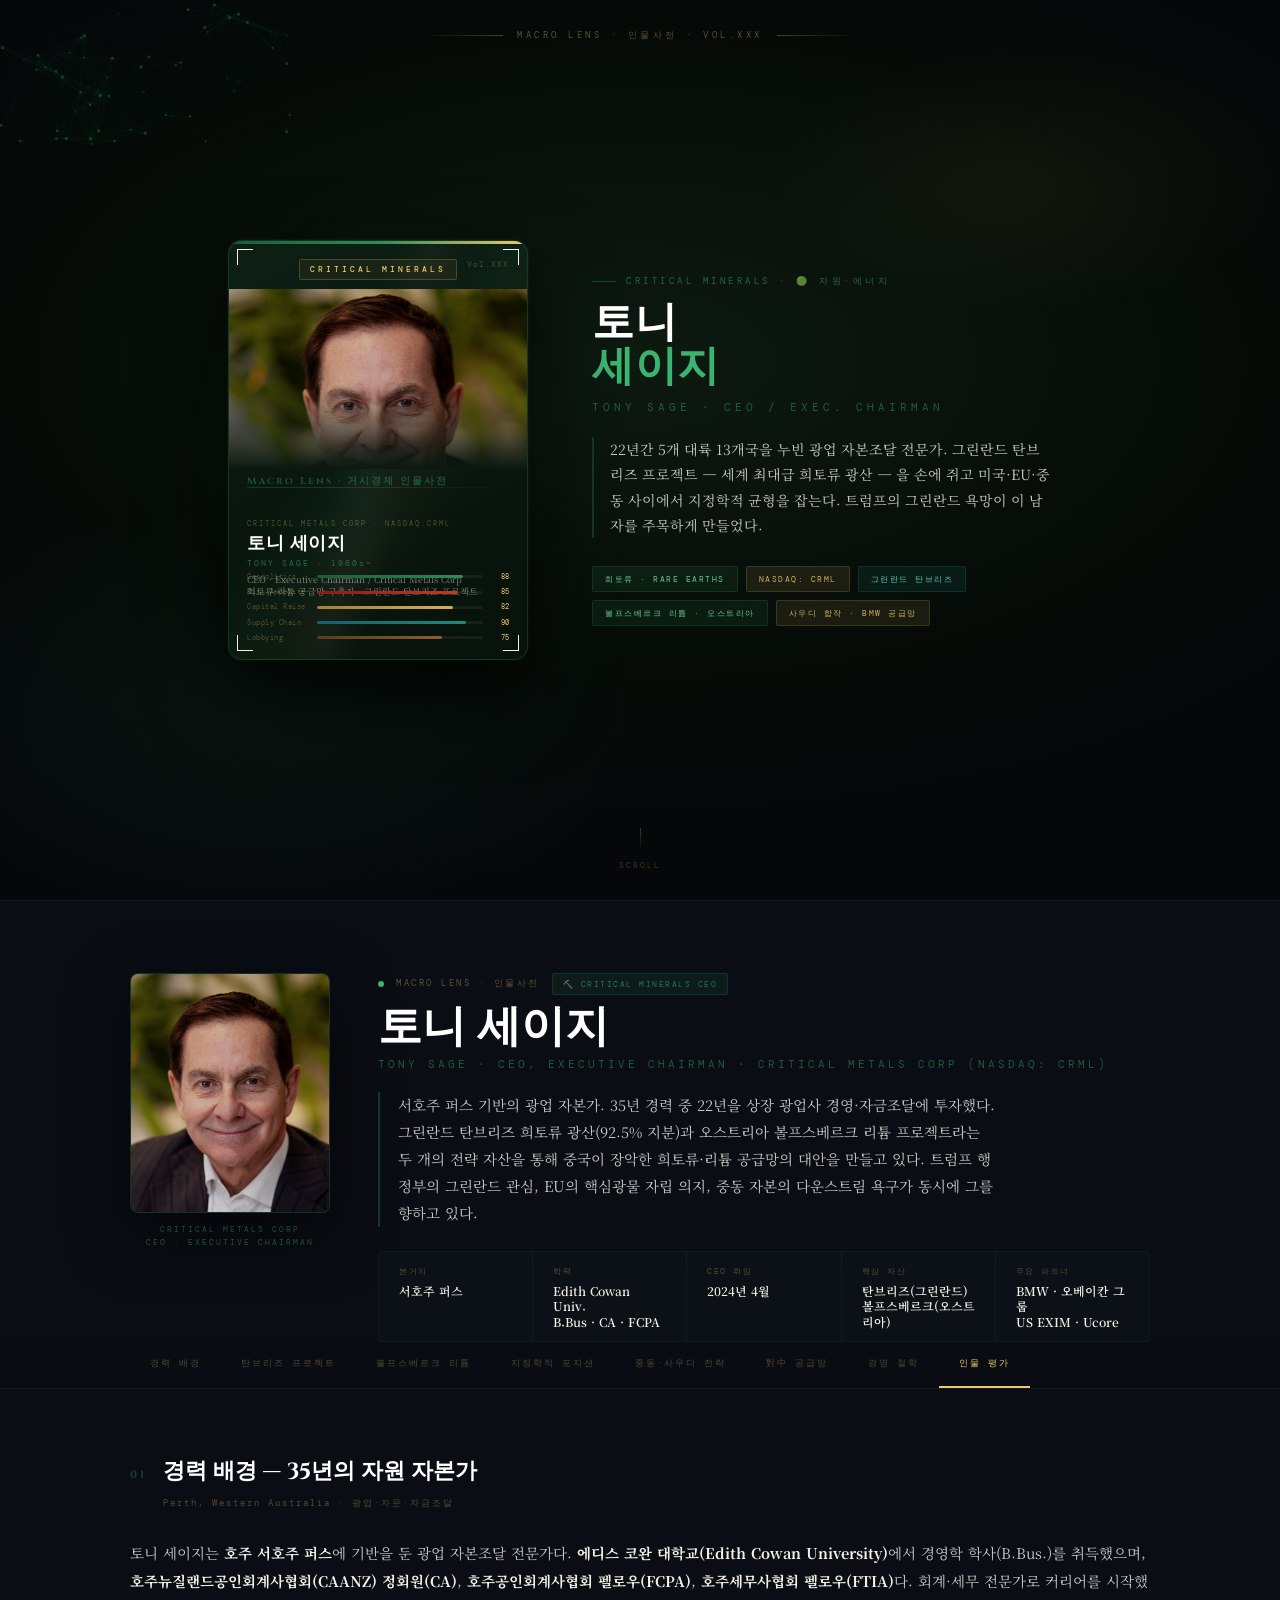
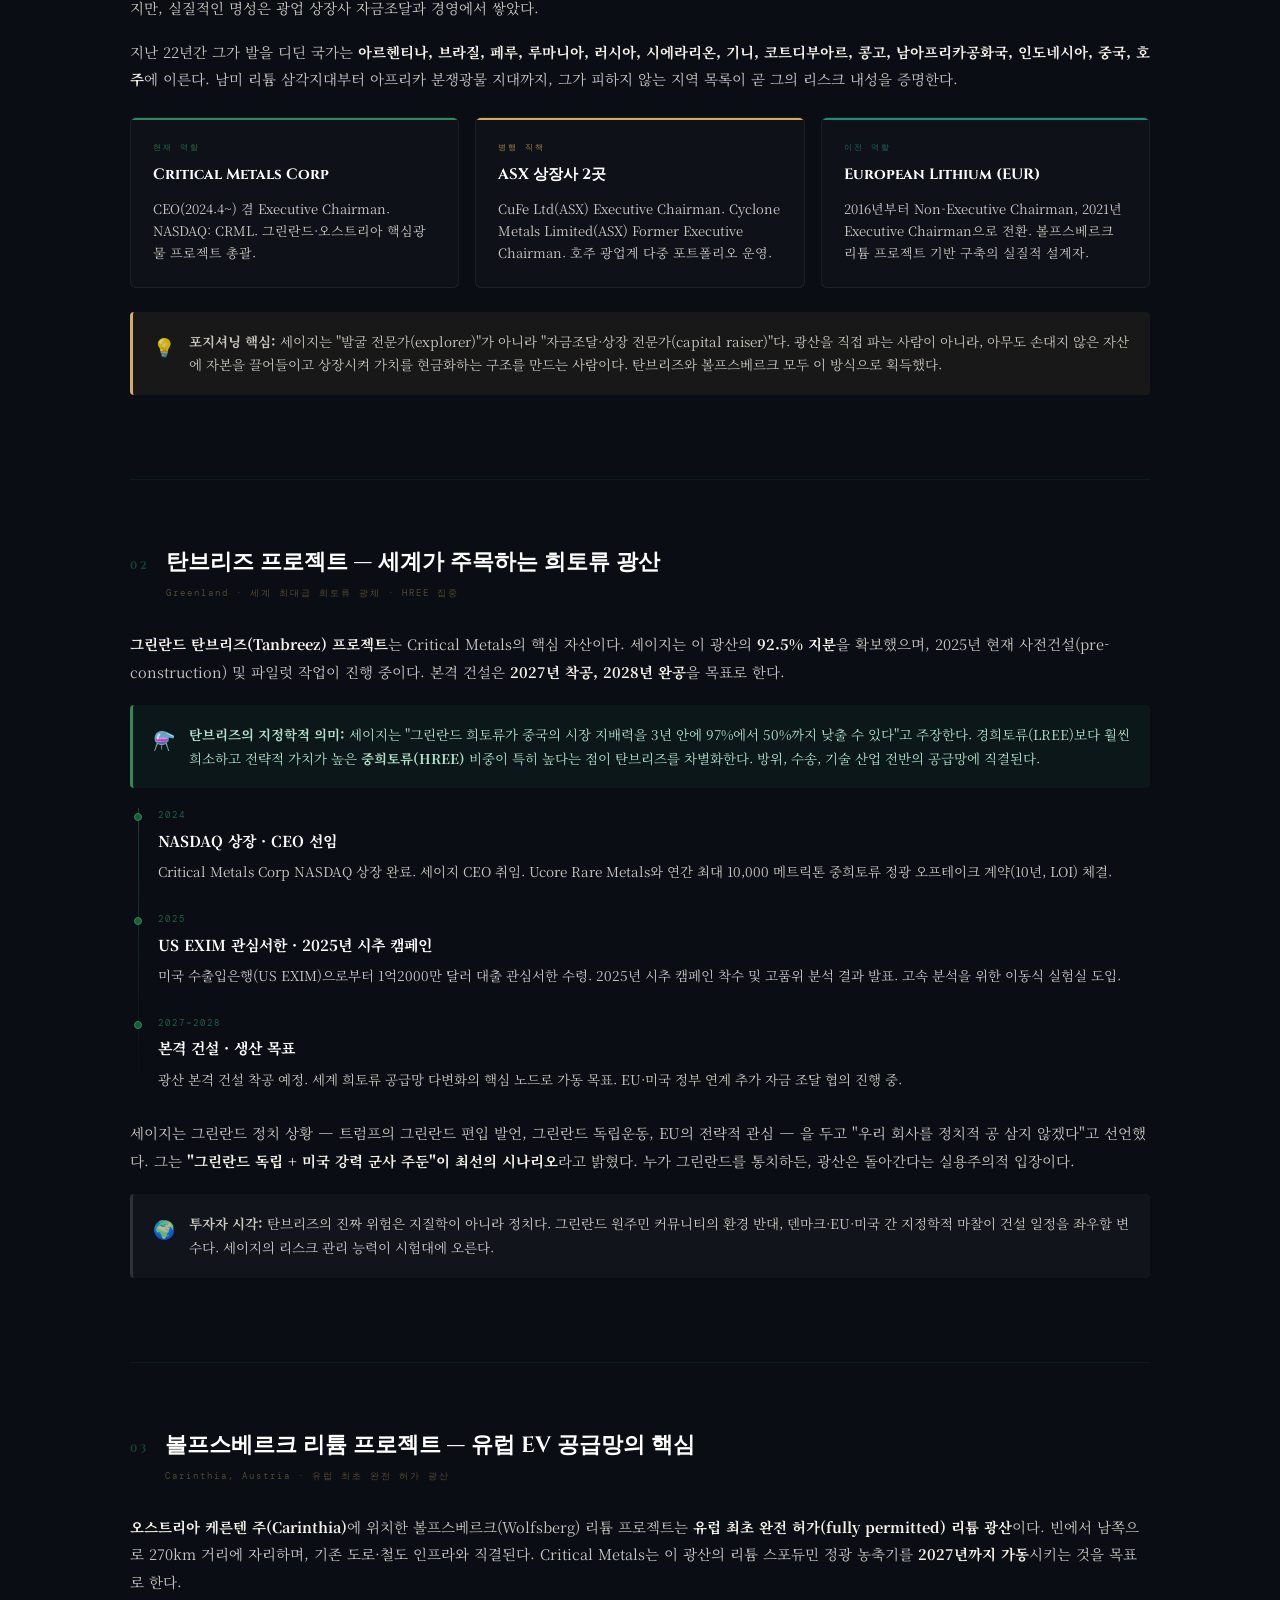
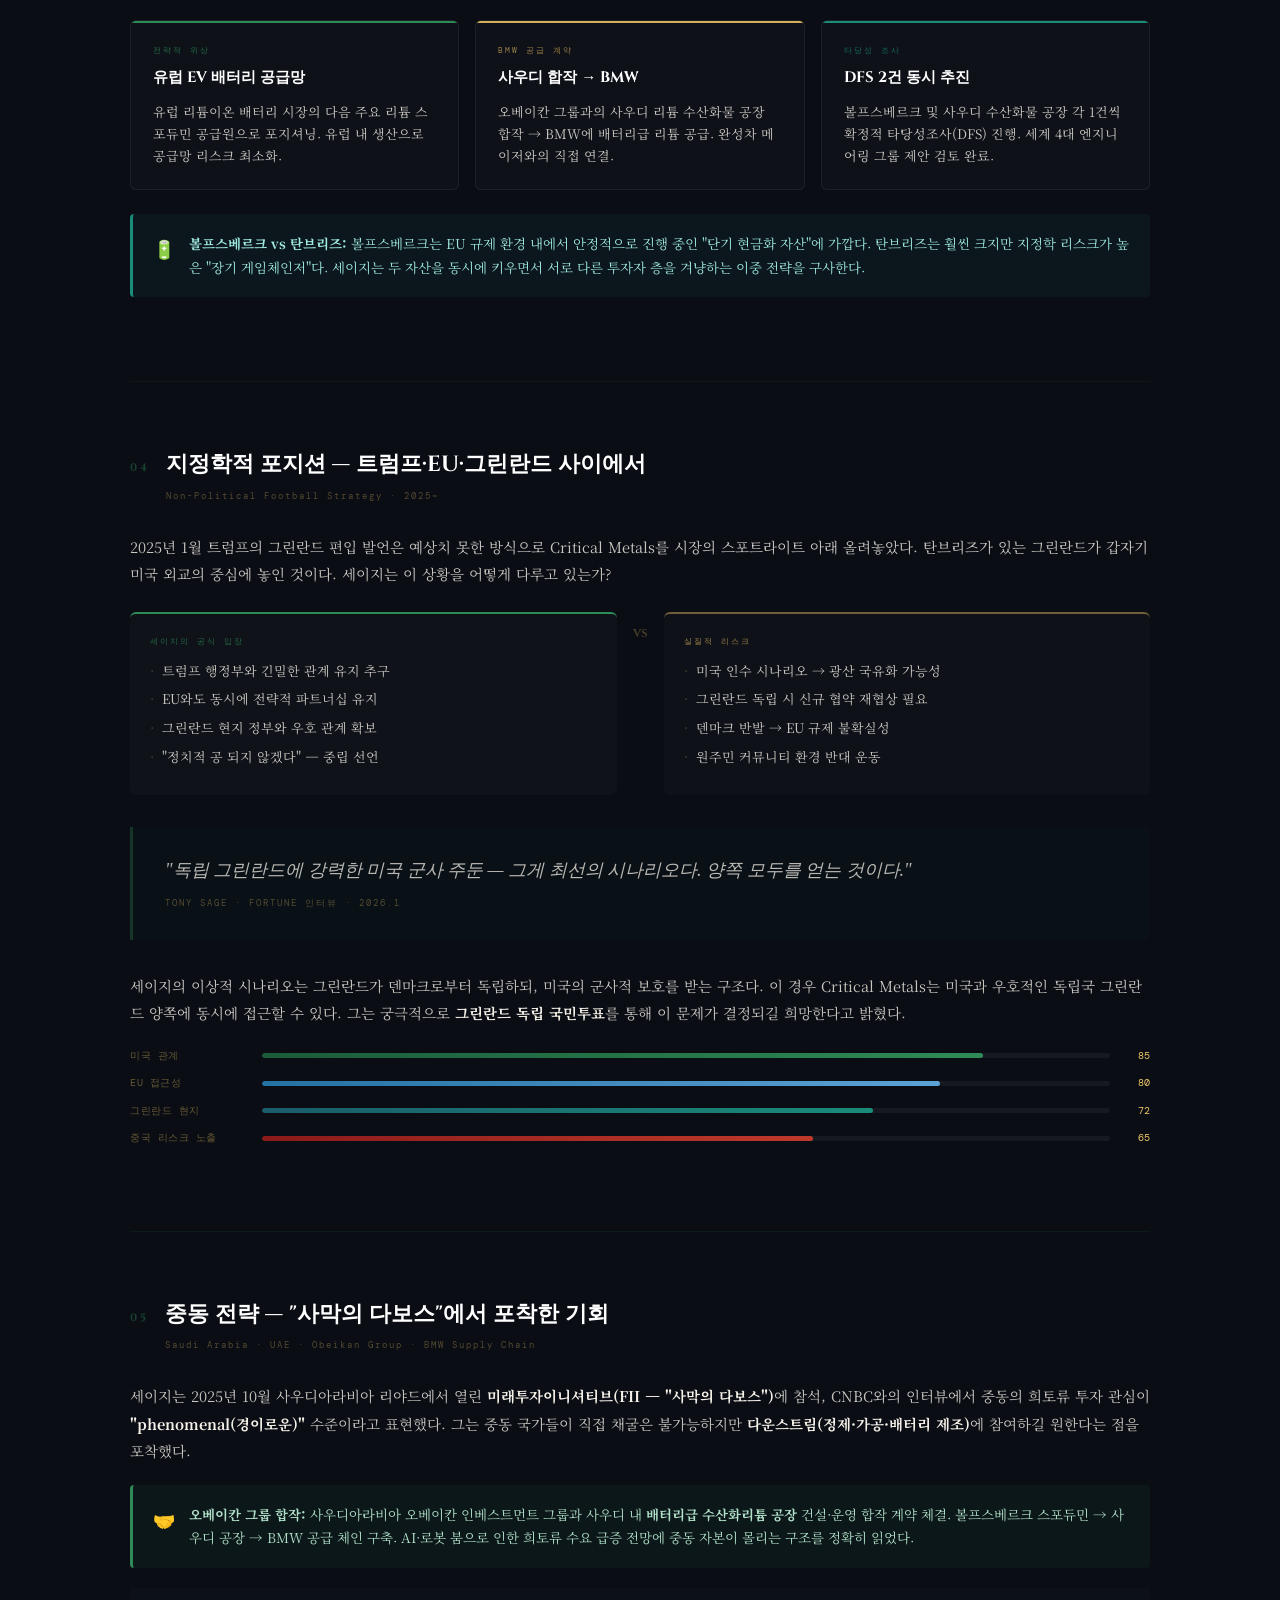
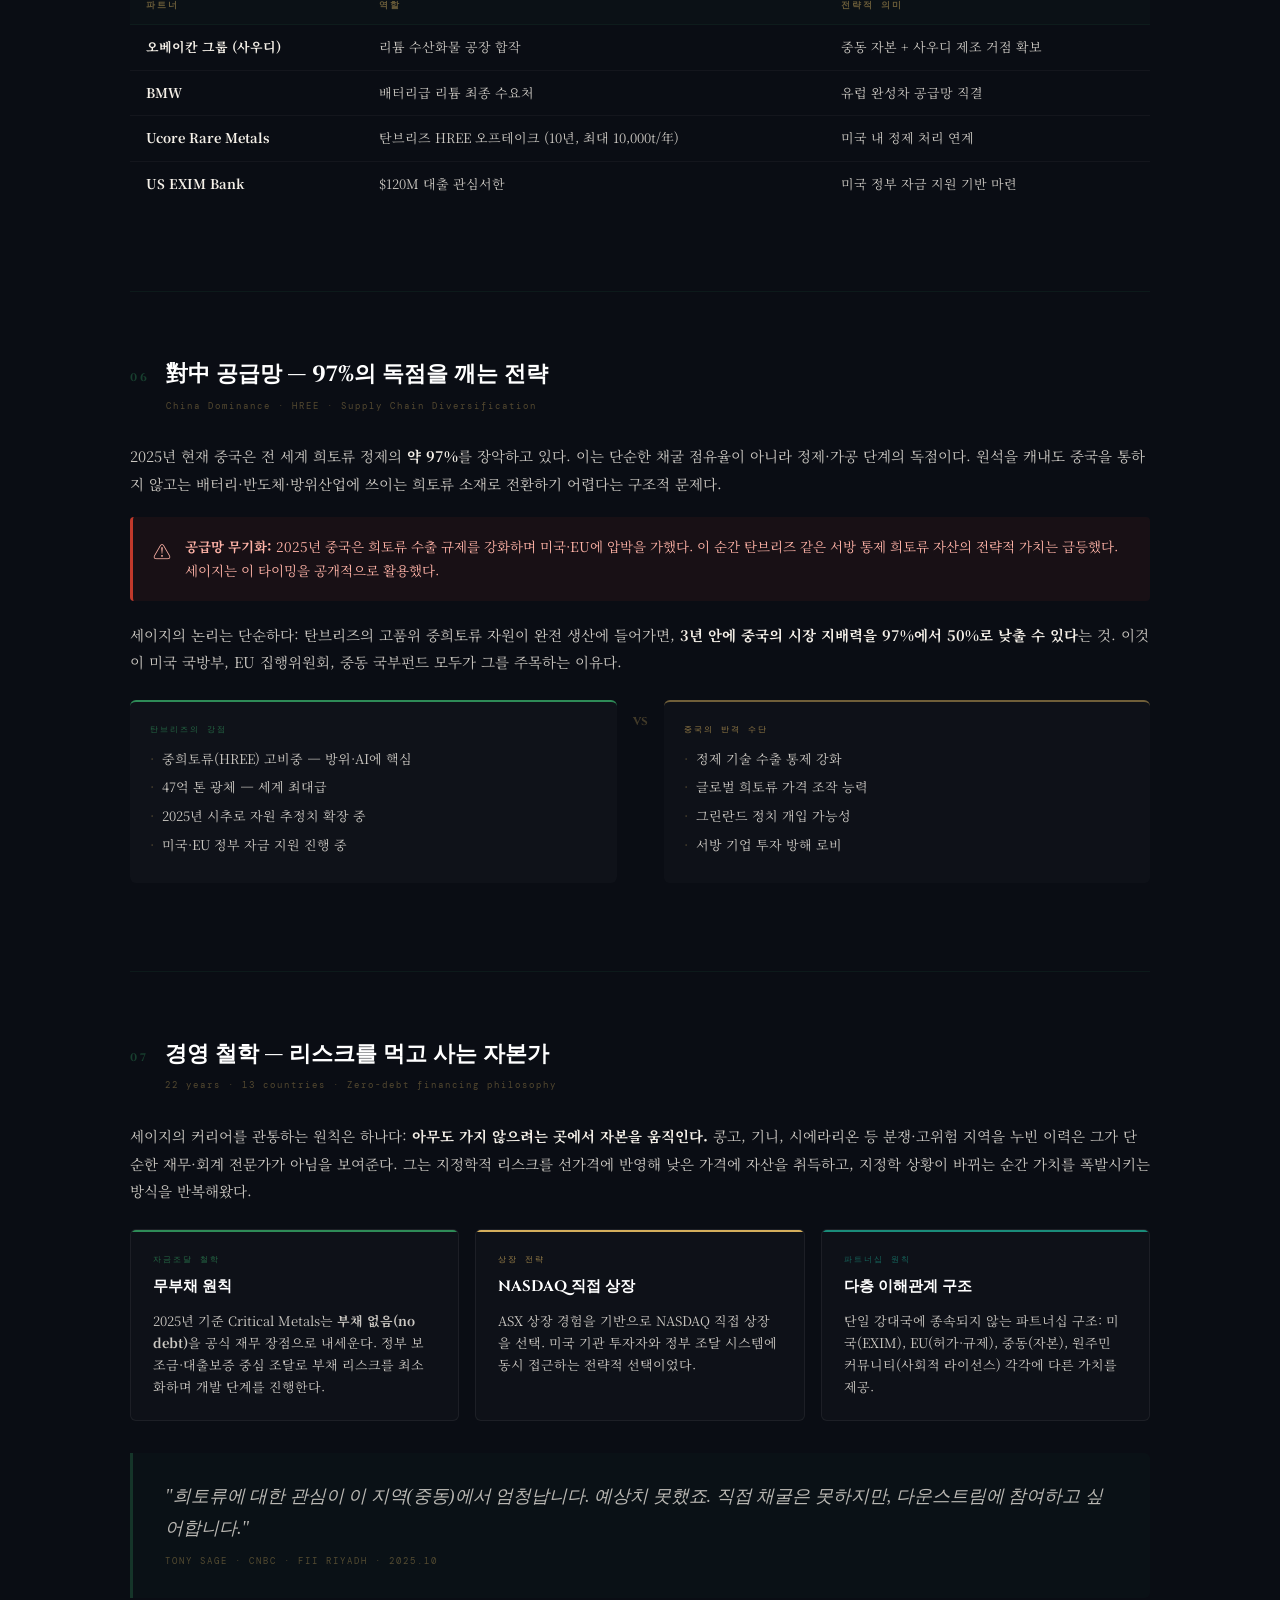
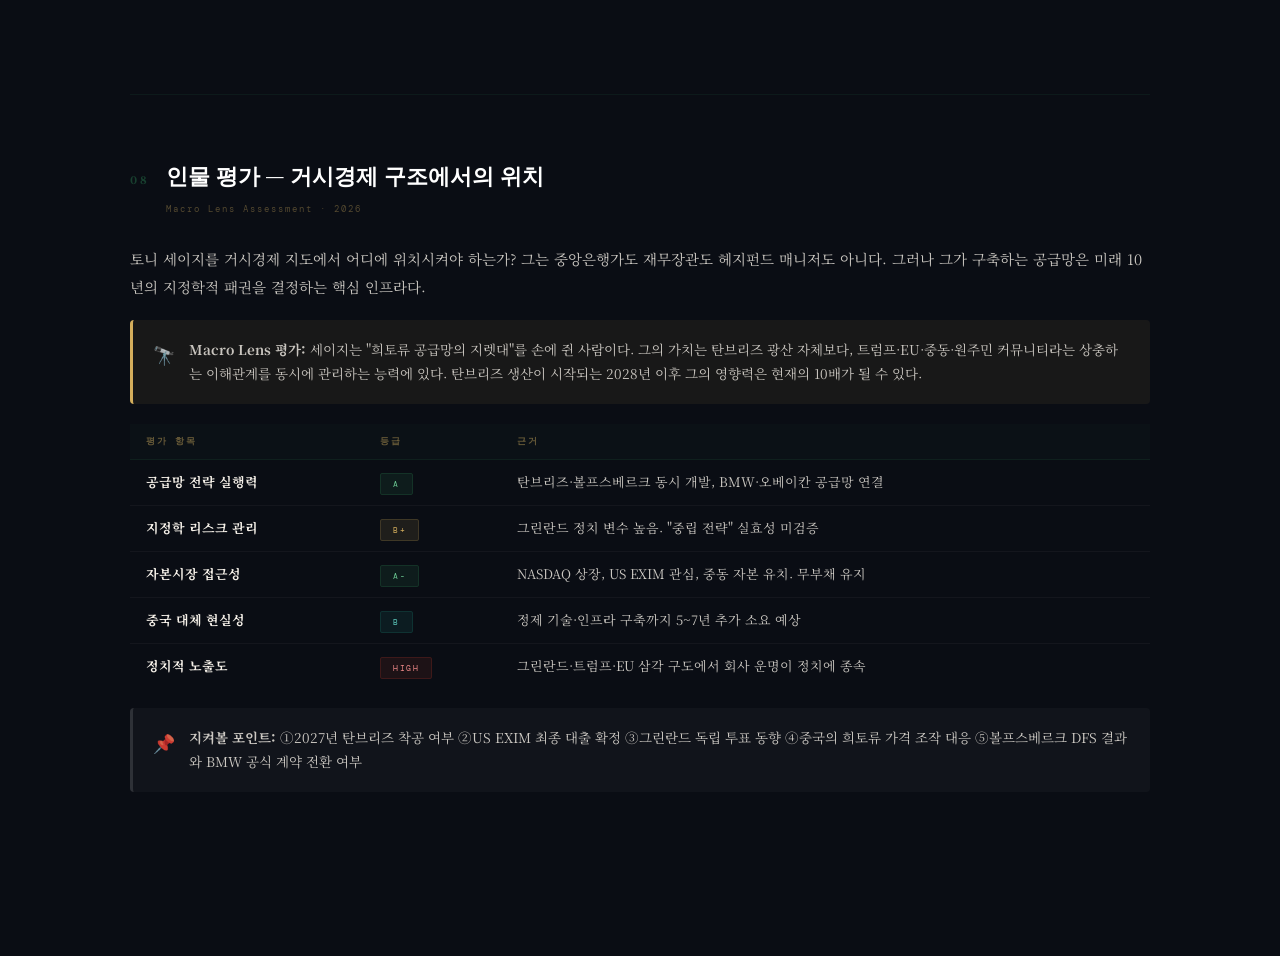
==== index.html @ 660de0cf "Rename tony_sage_vXXX.html to index.html" ====
<!DOCTYPE html>
<html lang="ko">
<head>
<meta charset="UTF-8">
<meta name="viewport" content="width=device-width,initial-scale=1.0">
<title>Macro Lens · 인물사전 · Vol.XXX · Tony Sage</title>
<link rel="preconnect" href="https://fonts.googleapis.com">
<link href="https://fonts.googleapis.com/css2?family=Cinzel:wght@400;600;700;900&family=DM+Mono:wght@300;400;500&family=Noto+Serif+KR:wght@400;600;700&family=IM+Fell+English:ital@0;1&display=swap" rel="stylesheet">
<style>
:root {
  --gold:   #D4AE5C;
  --goldl:  #F0C96A;
  --goldb:  #FFD968;
  --green:  #2E8B57;
  --greenl: #3CB371;
  --greend: #1A5C38;
  --silver: #A8C0D0;
  --ink:    #05070A;
  --ink2:   #0A0D14;
  --ink3:   #0F1420;
  --line:   rgba(196,163,90,.15);
  --text:   #F5F0E8;
  --textd:  rgba(245,240,232,.82);
  --textm:  rgba(245,240,232,.55);
  --red:    #C0392B;
  --blue:   #2471A3;
  --teal:   #1A8C7A;
}
*,*::before,*::after{box-sizing:border-box;margin:0;padding:0;}
html{scroll-behavior:smooth;}
body{
  background:var(--ink);
  color:var(--text);
  font-family:'Noto Serif KR',serif;
  line-height:1.75;
  overflow-x:hidden;
}

/* ══ HERO ══════════════════════════════════════════════════ */
#hero{
  position:relative;min-height:100vh;
  display:flex;align-items:center;justify-content:center;
  background:radial-gradient(ellipse 80% 60% at 50% 40%, #0D1A10 0%, #050A07 60%, var(--ink) 100%);
  overflow:hidden;
}
#hero::before{
  content:'';position:absolute;inset:0;
  background:
    radial-gradient(ellipse 50% 40% at 20% 80%, rgba(46,139,87,.08) 0%, transparent 60%),
    radial-gradient(ellipse 40% 30% at 80% 20%, rgba(212,174,92,.06) 0%, transparent 50%);
}
canvas#particles{position:absolute;inset:0;pointer-events:none;}

.hero-brand{
  position:absolute;top:28px;left:0;right:0;
  display:flex;align-items:center;justify-content:center;gap:14px;
}
.hb-line{height:1px;width:80px;background:linear-gradient(to right,transparent,rgba(196,163,90,.35));}
.hb-line.r{background:linear-gradient(to left,transparent,rgba(196,163,90,.35));}
.hb-text{font-family:'DM Mono',monospace;font-size:9px;letter-spacing:3.5px;color:rgba(196,163,90,.45);text-transform:uppercase;}

/* 3D card stage */
.card-stage{
  perspective:1200px;
  width:300px;height:420px;
  position:relative;
  margin-right:64px;
}
.card-glow{
  position:absolute;inset:-40px;
  background:radial-gradient(ellipse, rgba(46,139,87,.22) 0%, transparent 70%);
  pointer-events:none;
  animation:glow-pulse 4s ease-in-out infinite;
}
@keyframes glow-pulse{0%,100%{opacity:.6;transform:scale(1);}50%{opacity:1;transform:scale(1.08);}}
.card-3d{
  width:100%;height:100%;
  transform-style:preserve-3d;
  transition:transform .8s cubic-bezier(.22,.82,.32,1);
  cursor:pointer;
  position:relative;
}
.card-3d:hover{transform:rotateY(180deg);}

.card-front,.card-back{
  position:absolute;inset:0;
  backface-visibility:hidden;
  border-radius:14px;
  overflow:hidden;
}

/* ── FRONT ── */
.card-front{
  background:linear-gradient(155deg, #0D1F14 0%, #0A1810 40%, #06120A 100%);
  border:1px solid rgba(46,139,87,.25);
  box-shadow:0 30px 80px rgba(0,0,0,.8), 0 0 0 1px rgba(46,139,87,.1), inset 0 1px 0 rgba(255,255,255,.04);
}
.holo{
  position:absolute;inset:0;
  background:linear-gradient(125deg,transparent 40%,rgba(46,139,87,.06) 50%,rgba(212,174,92,.04) 60%,transparent 70%);
  animation:holo-shift 6s linear infinite;pointer-events:none;
}
@keyframes holo-shift{0%{background-position:0% 50%;}100%{background-position:200% 50%;}}
.shimmer{
  position:absolute;inset:0;
  background:linear-gradient(105deg,transparent 40%,rgba(255,255,255,.03) 50%,transparent 60%);
  animation:shimmer 3s ease-in-out infinite;pointer-events:none;
}
@keyframes shimmer{0%,100%{transform:translateX(-100%);}50%{transform:translateX(100%);}}
.rarity-bar{
  position:absolute;top:0;left:0;right:0;height:3px;
  background:linear-gradient(90deg,var(--greend),var(--green),var(--goldl),var(--green),var(--greend));
  background-size:200%;
  animation:rarity-flow 4s linear infinite;
}
@keyframes rarity-flow{0%{background-position:0%;}100%{background-position:200%;}}
.corner{position:absolute;width:16px;height:16px;border-color:rgba(46,139,87,.5);}
.corner.tl{top:8px;left:8px;border-top:1px solid;border-left:1px solid;}
.corner.tr{top:8px;right:8px;border-top:1px solid;border-right:1px solid;}
.corner.bl{bottom:8px;left:8px;border-bottom:1px solid;border-left:1px solid;}
.corner.br{bottom:8px;right:8px;border-bottom:1px solid;border-right:1px solid;}

.c-badge{
  position:absolute;top:18px;left:50%;transform:translateX(-50%);
  font-family:'DM Mono',monospace;font-size:7.5px;letter-spacing:3px;font-weight:500;
  color:var(--goldl);text-transform:uppercase;
  border:1px solid rgba(212,174,92,.25);border-radius:2px;padding:3px 10px;
  background:rgba(212,174,92,.06);white-space:nowrap;
}
.c-series{
  position:absolute;top:16px;right:18px;
  font-family:'DM Mono',monospace;font-size:8px;color:rgba(196,163,90,.35);letter-spacing:1px;
}
.c-portrait{
  position:absolute;top:48px;left:0;right:0;height:180px;
  overflow:hidden;
}
.p-grid{
  position:absolute;inset:0;
  background:repeating-linear-gradient(0deg,transparent,transparent 19px,rgba(46,139,87,.04) 19px,rgba(46,139,87,.04) 20px),
             repeating-linear-gradient(90deg,transparent,transparent 19px,rgba(46,139,87,.04) 19px,rgba(46,139,87,.04) 20px);
}
.p-glow{
  position:absolute;bottom:0;left:0;right:0;height:80px;
  background:linear-gradient(to top,#0A1810,transparent);z-index:2;
}
.p-photo-wrap{
  position:absolute;inset:0;display:flex;align-items:center;justify-content:center;overflow:hidden;
}
.p-photo-wrap img{width:100%;height:100%;object-fit:cover;object-position:center 10%;
  filter:grayscale(20%) contrast(1.08) brightness(.78);}
.p-art{
  font-size:72px;line-height:1;
  filter:drop-shadow(0 0 20px rgba(46,139,87,.4));
  animation:art-float 4s ease-in-out infinite;
}
@keyframes art-float{0%,100%{transform:translateY(0);}50%{transform:translateY(-8px);}}

.c-num{
  position:absolute;top:232px;left:18px;
  font-family:'Cinzel',serif;font-size:10px;font-weight:700;
  color:rgba(46,139,87,.5);letter-spacing:2px;
}
.c-divider{position:absolute;top:246px;left:18px;right:18px;height:1px;background:linear-gradient(to right,rgba(46,139,87,.3),rgba(212,174,92,.15),transparent);}
.c-info{
  position:absolute;bottom:60px;left:18px;right:18px;
}
.c-vol{font-family:'DM Mono',monospace;font-size:7px;letter-spacing:2px;color:rgba(196,163,90,.4);text-transform:uppercase;margin-bottom:4px;}
.c-name{font-family:'Cinzel',serif;font-size:18px;font-weight:900;color:#FFF;letter-spacing:.5px;line-height:1.1;margin-bottom:2px;}
.c-name-en{font-family:'DM Mono',monospace;font-size:8px;color:rgba(46,139,87,.7);letter-spacing:2px;}
.c-role{font-size:9px;color:rgba(245,240,232,.5);margin-top:4px;line-height:1.4;}

/* stats */
.c-stats{position:absolute;bottom:12px;left:18px;right:18px;}
.stat-row{display:flex;align-items:center;gap:6px;margin-bottom:3px;}
.stat-lbl{font-family:'DM Mono',monospace;font-size:7px;color:rgba(196,163,90,.4);width:64px;flex-shrink:0;letter-spacing:.5px;}
.stat-track{flex:1;height:3px;background:rgba(255,255,255,.06);border-radius:2px;overflow:hidden;}
.stat-fill{height:100%;border-radius:2px;background:linear-gradient(90deg,var(--greend),var(--greenl));}
.sf-geo{background:linear-gradient(90deg,#1A5C38,#2E8B57);}
.sf-risk{background:linear-gradient(90deg,#8B1A1A,#C0392B);}
.sf-capital{background:linear-gradient(90deg,#A87D34,var(--gold));}
.sf-geo2{background:linear-gradient(90deg,#1A5C6A,#1A8C7A);}
.sf-lobby{background:linear-gradient(90deg,#5C3A1A,#8B5E2A);}
.stat-num{font-family:'DM Mono',monospace;font-size:7px;color:var(--goldl);width:20px;text-align:right;}

/* ── BACK ── */
.card-back{
  transform:rotateY(180deg);
  background:linear-gradient(155deg,#0A1810 0%,#060D08 100%);
  border:1px solid rgba(46,139,87,.2);
  display:flex;flex-direction:column;align-items:center;justify-content:center;
  padding:24px;gap:16px;
}
.cb-logo{font-family:'Cinzel',serif;font-size:22px;font-weight:900;color:var(--goldl);letter-spacing:3px;}
.cb-sub{font-family:'DM Mono',monospace;font-size:8px;letter-spacing:3px;color:rgba(196,163,90,.4);text-transform:uppercase;}
.cb-divider{width:60px;height:1px;background:linear-gradient(to right,transparent,rgba(196,163,90,.3),transparent);}
.cb-quote{
  font-family:'IM Fell English',serif;font-style:italic;font-size:11.5px;
  color:rgba(245,240,232,.6);text-align:center;line-height:1.7;max-width:220px;
}
.cb-qmark{font-size:24px;color:rgba(46,139,87,.3);font-family:'Cinzel',serif;}
.cb-meta{text-align:center;}
.cb-vol{font-family:'DM Mono',monospace;font-size:9px;color:rgba(46,139,87,.6);letter-spacing:2px;}
.cb-name{font-family:'Cinzel',serif;font-size:14px;font-weight:700;color:rgba(245,240,232,.7);margin-top:4px;}
.cb-qr{
  width:52px;height:52px;border:1px solid rgba(46,139,87,.25);border-radius:4px;
  display:flex;align-items:center;justify-content:center;
  font-size:28px;background:rgba(46,139,87,.05);
}

/* ── HERO TEXT ── */
.hero-text{max-width:460px;}
.ht-eyebrow{
  font-family:'DM Mono',monospace;font-size:9px;letter-spacing:3.5px;
  color:rgba(46,139,87,.7);text-transform:uppercase;margin-bottom:12px;
  display:flex;align-items:center;gap:10px;
}
.ht-eyebrow::before{content:'';width:24px;height:1px;background:rgba(46,139,87,.4);}
.ht-title{
  font-family:'Cinzel',serif;font-size:42px;font-weight:900;
  color:#FFF;line-height:1.05;letter-spacing:.5px;margin-bottom:8px;
}
.ht-title em{color:var(--greenl);font-style:normal;}
.ht-en{
  font-family:'DM Mono',monospace;font-size:11px;letter-spacing:4px;
  color:rgba(46,139,87,.6);text-transform:uppercase;margin-bottom:20px;
}
.ht-desc{
  font-size:14px;color:var(--textd);line-height:1.8;margin-bottom:28px;
  border-left:2px solid rgba(46,139,87,.3);padding-left:16px;
}
.ht-tags{display:flex;flex-wrap:wrap;gap:8px;}
.tag{
  font-family:'DM Mono',monospace;font-size:8px;letter-spacing:1.5px;
  padding:5px 12px;border-radius:2px;text-transform:uppercase;
}
.tag-green{background:rgba(46,139,87,.12);color:#6BC892;border:1px solid rgba(46,139,87,.2);}
.tag-gold{background:rgba(212,174,92,.1);color:#D4AE5C;border:1px solid rgba(212,174,92,.18);}
.tag-red{background:rgba(192,57,43,.1);color:#E88;border:1px solid rgba(192,57,43,.2);}
.tag-teal{background:rgba(26,140,122,.12);color:#5BC8BB;border:1px solid rgba(26,140,122,.2);}

.scroll-hint{
  position:absolute;bottom:28px;left:50%;transform:translateX(-50%);
  display:flex;flex-direction:column;align-items:center;gap:6px;
  font-family:'DM Mono',monospace;font-size:8px;letter-spacing:2px;
  color:rgba(196,163,90,.3);text-transform:uppercase;
  animation:scroll-fade 2s ease-in-out infinite;
}
@keyframes scroll-fade{0%,100%{opacity:.3;}50%{opacity:.7;}}
.scroll-arrow{width:1px;height:24px;background:linear-gradient(to bottom,rgba(196,163,90,.3),transparent);}

@media(max-width:860px){
  #hero{flex-direction:column;gap:48px;padding:90px 24px 60px;}
  .card-stage{margin-right:0;}
  .ht-title{font-size:32px;}
}

/* ══ PROFILE ════════════════════════════════════════════════ */
#profile{
  background:var(--ink2);
  border-top:1px solid rgba(46,139,87,.12);
}
.profile-header{
  max-width:1100px;margin:0 auto;
  padding:72px 40px 0;
}
.ph-inner{display:flex;gap:48px;align-items:flex-start;}
.ph-portrait{flex-shrink:0;width:200px;}
.portrait-box{
  width:200px;height:240px;border-radius:8px;overflow:hidden;
  border:1px solid rgba(46,139,87,.2);
  background:linear-gradient(145deg,#0D1F14,#0A1810);
  display:flex;align-items:center;justify-content:center;
  font-size:72px;
  box-shadow:0 20px 60px rgba(0,0,0,.6);
}
.portrait-lbl{
  margin-top:10px;
  font-family:'DM Mono',monospace;font-size:8px;letter-spacing:2px;
  color:rgba(46,139,87,.55);text-align:center;text-transform:uppercase;line-height:1.6;
}
.ph-content{flex:1;}
.brand-row{display:flex;align-items:center;gap:12px;margin-bottom:10px;}
.brand-dot{width:6px;height:6px;border-radius:50%;background:var(--greenl);}
.brand-nm{font-family:'DM Mono',monospace;font-size:9px;letter-spacing:2.5px;color:rgba(196,163,90,.45);text-transform:uppercase;}
.series-badge{
  font-family:'DM Mono',monospace;font-size:8px;letter-spacing:1.5px;
  background:rgba(46,139,87,.12);border:1px solid rgba(46,139,87,.22);
  color:rgba(46,139,87,.8);padding:3px 10px;border-radius:2px;text-transform:uppercase;
}
.ph-title{
  font-family:'Cinzel',serif;font-size:44px;font-weight:900;
  color:#FFF;line-height:1.05;margin-bottom:4px;
}
.name-en{
  display:block;
  font-family:'DM Mono',monospace;font-size:11px;letter-spacing:3px;
  color:rgba(46,139,87,.6);text-transform:uppercase;margin-bottom:18px;
}
.ph-sub{
  font-size:14.5px;color:var(--textd);line-height:1.85;
  border-left:2px solid rgba(46,139,87,.35);padding-left:18px;
  margin-bottom:24px;max-width:620px;
}
.keystats{display:flex;flex-wrap:wrap;gap:0;border:1px solid rgba(46,139,87,.12);border-radius:4px;overflow:hidden;}
.ks{
  padding:12px 20px;border-right:1px solid rgba(46,139,87,.1);
  background:rgba(46,139,87,.03);flex:1;min-width:100px;
}
.ks:last-child{border-right:none;}
.ks-lbl{font-family:'DM Mono',monospace;font-size:8px;letter-spacing:1.5px;color:rgba(196,163,90,.4);text-transform:uppercase;margin-bottom:5px;}
.ks-val{font-size:12px;color:var(--text);font-weight:600;line-height:1.3;}

/* ── NAV ── */
.profile-nav{
  position:sticky;top:0;z-index:100;
  background:rgba(10,13,20,.94);
  backdrop-filter:blur(16px);
  border-bottom:1px solid rgba(46,139,87,.1);
}
.nav-inner{
  max-width:1100px;margin:0 auto;padding:0 40px;
  display:flex;gap:0;overflow-x:auto;
}
.nav-tab{
  font-family:'DM Mono',monospace;font-size:9px;letter-spacing:2px;
  color:rgba(196,163,90,.4);text-transform:uppercase;text-decoration:none;
  padding:14px 20px;border-bottom:2px solid transparent;
  transition:.18s;white-space:nowrap;
}
.nav-tab:hover{color:rgba(196,163,90,.75);}
.nav-tab.active,.nav-tab:target{color:var(--goldl);border-bottom-color:var(--goldl);}

/* ── SECTIONS ── */
.profile-main{max-width:1100px;margin:0 auto;padding:0 40px 80px;}
.section{padding:64px 0;}
.fi{opacity:0;transform:translateY(20px);transition:opacity .6s,transform .6s;}
.fi.visible{opacity:1;transform:none;}
.section-header{display:flex;align-items:baseline;gap:16px;margin-bottom:28px;}
.sec-num{
  font-family:'Cinzel',serif;font-size:11px;font-weight:700;
  color:rgba(46,139,87,.4);letter-spacing:3px;flex-shrink:0;
}
.sec-title{
  font-family:'Cinzel',serif;font-size:22px;font-weight:700;color:#FFF;
}
.sec-title small{display:block;font-family:'DM Mono',monospace;font-size:9px;letter-spacing:2px;color:rgba(196,163,90,.4);margin-top:4px;font-weight:400;}
.prose{
  font-size:14.5px;color:var(--textd);line-height:1.9;margin-bottom:16px;
}
.prose strong{color:var(--text);}
.divider{border:none;border-top:1px solid rgba(46,139,87,.1);margin:0;}

/* alerts */
.alert{
  border-radius:4px;padding:18px 20px;margin:20px 0;
  display:flex;gap:14px;align-items:flex-start;
  font-size:13.5px;line-height:1.75;
}
.alert-icon{font-size:18px;flex-shrink:0;margin-top:1px;}
.alert.gold{background:rgba(212,174,92,.07);border-left:3px solid var(--gold);color:rgba(245,240,232,.8);}
.alert.green{background:rgba(46,139,87,.08);border-left:3px solid var(--green);color:#B0E0C8;}
.alert.dark{background:rgba(255,255,255,.03);border-left:3px solid rgba(255,255,255,.12);color:var(--textd);}
.alert.red{background:rgba(192,57,43,.08);border-left:3px solid var(--red);color:#FFB3A7;}
.alert.teal{background:rgba(26,140,122,.08);border-left:3px solid var(--teal);color:#9EE8DF;}

/* card grid */
.card-grid{display:grid;grid-template-columns:repeat(auto-fit,minmax(240px,1fr));gap:16px;margin:24px 0;}
.info-card{
  border-radius:6px;padding:22px;position:relative;overflow:hidden;
  background:rgba(255,255,255,.02);border:1px solid rgba(255,255,255,.06);
}
.info-card::before{content:'';position:absolute;top:0;left:0;right:0;height:2px;}
.info-card.green::before{background:var(--green);}
.info-card.gold::before{background:var(--gold);}
.info-card.teal::before{background:var(--teal);}
.info-card.red::before{background:var(--red);}
.ic-label{font-family:'DM Mono',monospace;font-size:8px;letter-spacing:2px;text-transform:uppercase;margin-bottom:8px;}
.info-card.green .ic-label{color:rgba(46,139,87,.7);}
.info-card.gold .ic-label{color:rgba(212,174,92,.7);}
.info-card.teal .ic-label{color:rgba(26,140,122,.7);}
.info-card.red .ic-label{color:rgba(192,57,43,.7);}
.ic-title{font-family:'Cinzel',serif;font-size:15px;font-weight:700;color:#FFF;margin-bottom:10px;}
.ic-body{font-size:13px;color:var(--textd);line-height:1.7;}

/* timeline */
.timeline{position:relative;padding-left:28px;margin:20px 0;}
.timeline::before{content:'';position:absolute;top:0;bottom:0;left:8px;width:1px;background:linear-gradient(to bottom,rgba(46,139,87,.4),transparent);}
.tl-item{position:relative;margin-bottom:28px;}
.tl-item::before{content:'';position:absolute;left:-24px;top:5px;width:8px;height:8px;border-radius:50%;background:var(--greend);border:1px solid var(--green);}
.tl-year{font-family:'DM Mono',monospace;font-size:9px;letter-spacing:2px;color:rgba(46,139,87,.65);margin-bottom:4px;}
.tl-title{font-size:15px;font-weight:700;color:#FFF;margin-bottom:6px;}
.tl-body{font-size:13.5px;color:var(--textd);line-height:1.75;}

/* vs card */
.vs-wrap{display:grid;grid-template-columns:1fr auto 1fr;gap:16px;align-items:start;margin:24px 0;}
.vs-card{border-radius:6px;padding:20px;background:rgba(255,255,255,.02);}
.vs-card.left{border-top:2px solid var(--green);}
.vs-card.right{border-top:2px solid rgba(212,174,92,.5);}
.vs-label{font-family:'DM Mono',monospace;font-size:8px;letter-spacing:2px;text-transform:uppercase;margin-bottom:12px;}
.vs-card.left .vs-label{color:rgba(46,139,87,.7);}
.vs-card.right .vs-label{color:rgba(212,174,92,.7);}
.vs-item{font-size:13px;color:var(--textd);line-height:1.75;margin-bottom:6px;padding-left:12px;position:relative;}
.vs-item::before{content:'·';position:absolute;left:0;color:rgba(196,163,90,.4);}
.vs-sep{display:flex;flex-direction:column;align-items:center;justify-content:center;gap:6px;padding:10px 0;}
.vs-vs{font-family:'Cinzel',serif;font-size:13px;font-weight:700;color:rgba(196,163,90,.3);}

/* quote */
.pull-quote{
  margin:32px 0;padding:28px 32px;
  background:rgba(46,139,87,.04);
  border-left:3px solid rgba(46,139,87,.3);
  border-radius:0 6px 6px 0;
}
.pq-text{
  font-family:'IM Fell English',serif;font-style:italic;
  font-size:18px;color:rgba(245,240,232,.75);line-height:1.75;margin-bottom:10px;
}
.pq-source{font-family:'DM Mono',monospace;font-size:9px;letter-spacing:2px;color:rgba(196,163,90,.4);text-transform:uppercase;}

/* stat bars (profile) */
.profile-stats{display:grid;gap:10px;margin:20px 0;}
.ps-row{display:flex;align-items:center;gap:12px;}
.ps-lbl{font-family:'DM Mono',monospace;font-size:10px;color:rgba(196,163,90,.5);width:120px;flex-shrink:0;letter-spacing:.5px;}
.ps-track{flex:1;height:5px;background:rgba(255,255,255,.05);border-radius:3px;overflow:hidden;}
.ps-fill{height:100%;border-radius:3px;}
.ps-num{font-family:'DM Mono',monospace;font-size:10px;color:var(--goldl);width:28px;text-align:right;}

/* data table */
.data-table{width:100%;border-collapse:collapse;margin:20px 0;}
.data-table th{
  font-family:'DM Mono',monospace;font-size:9px;letter-spacing:2px;
  color:rgba(196,163,90,.5);text-transform:uppercase;text-align:left;
  padding:10px 16px;border-bottom:1px solid rgba(46,139,87,.12);background:rgba(46,139,87,.03);
}
.data-table td{
  font-size:13px;color:var(--textd);padding:12px 16px;
  border-bottom:1px solid rgba(255,255,255,.04);line-height:1.6;
}
.data-table tr:last-child td{border-bottom:none;}
.data-table td strong{color:var(--text);}

/* tags inline */
.tag-blue{background:rgba(36,113,163,.15);color:#7EC8F0;border:1px solid rgba(36,113,163,.2);}

@media(max-width:700px){
  .ph-inner{flex-direction:column;}
  .ph-portrait{width:100%;}
  .ph-title{font-size:32px;}
  .profile-header,.profile-main,.nav-inner{padding-left:20px;padding-right:20px;}
  .vs-wrap{grid-template-columns:1fr;}
  .vs-sep{display:none;}
  .card-stage{display:none;}
  #hero{padding:100px 20px 60px;justify-content:flex-start;}
}
</style>
</head>
<body>

<!-- ═══════════════════════════════════════════
     HERO
═══════════════════════════════════════════ -->
<section id="hero">
<canvas id="particles"></canvas>

<div class="hero-brand">
  <div class="hb-line"></div>
  <div class="hb-text">Macro Lens · 인물사전 · Vol.XXX</div>
  <div class="hb-line r"></div>
</div>

<!-- 3D 카드 -->
<div class="card-stage" id="cardStage">
  <div class="card-glow"></div>
  <div class="card-3d" id="card3d">

    <!-- 앞면 -->
    <div class="card-front">
      <div class="holo"></div>
      <div class="shimmer"></div>
      <div class="rarity-bar"></div>
      <div class="corner tl"></div>
      <div class="corner tr"></div>
      <div class="corner bl"></div>
      <div class="corner br"></div>

      <div class="c-badge">CRITICAL MINERALS</div>
      <div class="c-series">Vol.XXX</div>

      <div class="c-portrait">
        <div class="p-grid"></div>
        <div class="p-glow"></div>
        <div class="p-photo-wrap">
          <img src="[data-uri]" style="width:100%;height:100%;object-fit:cover;object-position:center 15%;filter:grayscale(15%) contrast(1.06) brightness(.8);display:block;" alt="Tony Sage"/>
        </div>
      </div>

      <div class="c-num">Macro Lens · 거시경제 인물사전</div>
      <div class="c-divider"></div>

      <div class="c-info">
        <div class="c-vol">Critical Metals Corp · NASDAQ:CRML</div>
        <div class="c-name">토니 세이지</div>
        <div class="c-name-en">TONY SAGE · 1960s~</div>
        <div class="c-role">CEO · Executive Chairman / Critical Metals Corp<br>희토류·리튬 공급망 구축자 · 그린란드 탄브리즈 프로젝트</div>
      </div>

      <div class="c-stats">
        <div class="stat-row">
          <div class="stat-lbl">Geopolitics</div>
          <div class="stat-track"><div class="stat-fill sf-geo" style="width:88%"></div></div>
          <div class="stat-num">88</div>
        </div>
        <div class="stat-row">
          <div class="stat-lbl">Risk Appetite</div>
          <div class="stat-track"><div class="stat-fill sf-risk" style="width:85%"></div></div>
          <div class="stat-num">85</div>
        </div>
        <div class="stat-row">
          <div class="stat-lbl">Capital Raise</div>
          <div class="stat-track"><div class="stat-fill sf-capital" style="width:82%"></div></div>
          <div class="stat-num">82</div>
        </div>
        <div class="stat-row">
          <div class="stat-lbl">Supply Chain</div>
          <div class="stat-track"><div class="stat-fill sf-geo2" style="width:90%"></div></div>
          <div class="stat-num">90</div>
        </div>
        <div class="stat-row">
          <div class="stat-lbl">Lobbying</div>
          <div class="stat-track"><div class="stat-fill sf-lobby" style="width:75%"></div></div>
          <div class="stat-num">75</div>
        </div>
      </div>
    </div>

    <!-- 뒷면 -->
    <div class="card-back">
      <div class="cb-logo">MACRO LENS</div>
      <div class="cb-sub">권력의 얼굴들 · Vol.XXX</div>
      <div class="cb-divider"></div>
      <div class="cb-qmark">"</div>
      <div class="cb-quote">그린란드 희토류가 중국의 시장 지배력을 3년 안에 97%에서 50%로 낮출 수 있다.</div>
      <div class="cb-divider"></div>
      <div class="cb-meta">
        <div class="cb-vol">CRML · NASDAQ · 2024~</div>
        <div class="cb-name">Tony Sage</div>
      </div>
      <div class="cb-qr">⛏️</div>
    </div>
  </div>
</div>

<!-- 텍스트 영역 -->
<div class="hero-text">
  <div class="ht-eyebrow">Critical Minerals · 🟢 자원·에너지</div>
  <h1 class="ht-title">토니<br><em>세이지</em></h1>
  <div class="ht-en">TONY SAGE · CEO / EXEC. CHAIRMAN</div>
  <p class="ht-desc">
    22년간 5개 대륙 13개국을 누빈 광업 자본조달 전문가.
    그린란드 탄브리즈 프로젝트 — 세계 최대급 희토류 광산 —
    을 손에 쥐고 미국·EU·중동 사이에서 지정학적 균형을 잡는다.
    트럼프의 그린란드 욕망이 이 남자를 주목하게 만들었다.
  </p>
  <div class="ht-tags">
    <span class="tag tag-green">희토류 · Rare Earths</span>
    <span class="tag tag-gold">NASDAQ: CRML</span>
    <span class="tag tag-teal">그린란드 탄브리즈</span>
    <span class="tag tag-green">볼프스베르크 리튬 · 오스트리아</span>
    <span class="tag tag-gold">사우디 합작 · BMW 공급망</span>
  </div>
</div>

<div class="scroll-hint">
  <div class="scroll-arrow"></div>
  SCROLL
</div>
</section>

<!-- ═══════════════════════════════════════════
     PROFILE
═══════════════════════════════════════════ -->
<div id="profile">

<header class="profile-header">
  <div class="ph-inner">
    <div class="ph-portrait">
      <div class="portrait-box" style="padding:0;overflow:hidden;"><img src="[data-uri]" style="width:100%;height:100%;object-fit:cover;object-position:center 15%;filter:grayscale(15%) contrast(1.06) brightness(.8);display:block;" alt="Tony Sage"/></div>
      <div class="portrait-lbl">Critical Metals Corp<br>CEO · Executive Chairman</div>
    </div>
    <div class="ph-content">
      <div class="brand-row">
        <div class="brand-dot"></div>
        <span class="brand-nm">Macro Lens · 인물사전</span>
        <span class="series-badge">⛏️ Critical Minerals CEO</span>
      </div>
      <h1 class="ph-title">토니 세이지</h1>
      <span class="name-en">TONY SAGE · CEO, Executive Chairman · Critical Metals Corp (NASDAQ: CRML)</span>
      <p class="ph-sub">
        서호주 퍼스 기반의 광업 자본가. 35년 경력 중 22년을 상장 광업사 경영·자금조달에 투자했다.
        그린란드 탄브리즈 희토류 광산(92.5% 지분)과 오스트리아 볼프스베르크 리튬 프로젝트라는
        두 개의 전략 자산을 통해 중국이 장악한 희토류·리튬 공급망의 대안을 만들고 있다.
        트럼프 행정부의 그린란드 관심, EU의 핵심광물 자립 의지, 중동 자본의 다운스트림 욕구가
        동시에 그를 향하고 있다.
      </p>
      <div class="keystats">
        <div class="ks"><div class="ks-lbl">본거지</div><div class="ks-val">서호주 퍼스</div></div>
        <div class="ks"><div class="ks-lbl">학력</div><div class="ks-val">Edith Cowan Univ.<br>B.Bus · CA · FCPA</div></div>
        <div class="ks"><div class="ks-lbl">CEO 취임</div><div class="ks-val">2024년 4월</div></div>
        <div class="ks"><div class="ks-lbl">핵심 자산</div><div class="ks-val">탄브리즈(그린란드)<br>볼프스베르크(오스트리아)</div></div>
        <div class="ks"><div class="ks-lbl">주요 파트너</div><div class="ks-val">BMW · 오베이칸 그룹<br>US EXIM · Ucore</div></div>
      </div>
    </div>
  </div>
</header>

<nav class="profile-nav">
  <div class="nav-inner">
    <a class="nav-tab active" href="#background">경력 배경</a>
    <a class="nav-tab" href="#tanbreez">탄브리즈 프로젝트</a>
    <a class="nav-tab" href="#wolfsberg">볼프스베르크 리튬</a>
    <a class="nav-tab" href="#geopolitics">지정학적 포지션</a>
    <a class="nav-tab" href="#middleeast">중동·사우디 전략</a>
    <a class="nav-tab" href="#china">對中 공급망</a>
    <a class="nav-tab" href="#philosophy">경영 철학</a>
    <a class="nav-tab" href="#assessment">인물 평가</a>
  </div>
</nav>

<div class="profile-main">

<!-- 01 경력 배경 -->
<div class="section fi" id="background">
  <div class="section-header">
    <div class="sec-num">01</div>
    <div class="sec-title">경력 배경 — 35년의 자원 자본가<small>Perth, Western Australia · 광업·자문·자금조달</small></div>
  </div>
  <p class="prose">토니 세이지는 <strong>호주 서호주 퍼스</strong>에 기반을 둔 광업 자본조달 전문가다. <strong>에디스 코완 대학교(Edith Cowan University)</strong>에서 경영학 학사(B.Bus.)를 취득했으며, <strong>호주뉴질랜드공인회계사협회(CAANZ) 정회원(CA)</strong>, <strong>호주공인회계사협회 펠로우(FCPA)</strong>, <strong>호주세무사협회 펠로우(FTIA)</strong>다. 회계·세무 전문가로 커리어를 시작했지만, 실질적인 명성은 광업 상장사 자금조달과 경영에서 쌓았다.</p>

  <p class="prose">지난 22년간 그가 발을 디딘 국가는 <strong>아르헨티나, 브라질, 페루, 루마니아, 러시아, 시에라리온, 기니, 코트디부아르, 콩고, 남아프리카공화국, 인도네시아, 중국, 호주</strong>에 이른다. 남미 리튬 삼각지대부터 아프리카 분쟁광물 지대까지, 그가 피하지 않는 지역 목록이 곧 그의 리스크 내성을 증명한다.</p>

  <div class="card-grid">
    <div class="info-card green">
      <div class="ic-label">현재 역할</div>
      <div class="ic-title">Critical Metals Corp</div>
      <div class="ic-body">CEO(2024.4~) 겸 Executive Chairman. NASDAQ: CRML. 그린란드·오스트리아 핵심광물 프로젝트 총괄.</div>
    </div>
    <div class="info-card gold">
      <div class="ic-label">병행 직책</div>
      <div class="ic-title">ASX 상장사 2곳</div>
      <div class="ic-body">CuFe Ltd(ASX) Executive Chairman. Cyclone Metals Limited(ASX) Former Executive Chairman. 호주 광업계 다중 포트폴리오 운영.</div>
    </div>
    <div class="info-card teal">
      <div class="ic-label">이전 역할</div>
      <div class="ic-title">European Lithium (EUR)</div>
      <div class="ic-body">2016년부터 Non-Executive Chairman, 2021년 Executive Chairman으로 전환. 볼프스베르크 리튬 프로젝트 기반 구축의 실질적 설계자.</div>
    </div>
  </div>

  <div class="alert gold">
    <div class="alert-icon">💡</div>
    <div><strong>포지셔닝 핵심:</strong> 세이지는 "발굴 전문가(explorer)"가 아니라 "자금조달·상장 전문가(capital raiser)"다. 광산을 직접 파는 사람이 아니라, 아무도 손대지 않은 자산에 자본을 끌어들이고 상장시켜 가치를 현금화하는 구조를 만드는 사람이다. 탄브리즈와 볼프스베르크 모두 이 방식으로 획득했다.</div>
  </div>
</div>

<hr class="divider">

<!-- 02 탄브리즈 -->
<div class="section fi" id="tanbreez">
  <div class="section-header">
    <div class="sec-num">02</div>
    <div class="sec-title">탄브리즈 프로젝트 — 세계가 주목하는 희토류 광산<small>Greenland · 세계 최대급 희토류 광체 · HREE 집중</small></div>
  </div>

  <p class="prose"><strong>그린란드 탄브리즈(Tanbreez) 프로젝트</strong>는 Critical Metals의 핵심 자산이다. 세이지는 이 광산의 <strong>92.5% 지분</strong>을 확보했으며, 2025년 현재 사전건설(pre-construction) 및 파일럿 작업이 진행 중이다. 본격 건설은 <strong>2027년 착공, 2028년 완공</strong>을 목표로 한다.</p>

  <div class="alert green">
    <div class="alert-icon">⚗️</div>
    <div><strong>탄브리즈의 지정학적 의미:</strong> 세이지는 "그린란드 희토류가 중국의 시장 지배력을 3년 안에 97%에서 50%까지 낮출 수 있다"고 주장한다. 경희토류(LREE)보다 훨씬 희소하고 전략적 가치가 높은 <strong>중희토류(HREE)</strong> 비중이 특히 높다는 점이 탄브리즈를 차별화한다. 방위, 수송, 기술 산업 전반의 공급망에 직결된다.</div>
  </div>

  <div class="timeline">
    <div class="tl-item">
      <div class="tl-year">2024</div>
      <div class="tl-title">NASDAQ 상장 · CEO 선임</div>
      <div class="tl-body">Critical Metals Corp NASDAQ 상장 완료. 세이지 CEO 취임. Ucore Rare Metals와 연간 최대 10,000 메트릭톤 중희토류 정광 오프테이크 계약(10년, LOI) 체결.</div>
    </div>
    <div class="tl-item">
      <div class="tl-year">2025</div>
      <div class="tl-title">US EXIM 관심서한 · 2025년 시추 캠페인</div>
      <div class="tl-body">미국 수출입은행(US EXIM)으로부터 1억2000만 달러 대출 관심서한 수령. 2025년 시추 캠페인 착수 및 고품위 분석 결과 발표. 고속 분석을 위한 이동식 실험실 도입.</div>
    </div>
    <div class="tl-item">
      <div class="tl-year">2027~2028</div>
      <div class="tl-title">본격 건설 · 생산 목표</div>
      <div class="tl-body">광산 본격 건설 착공 예정. 세계 희토류 공급망 다변화의 핵심 노드로 가동 목표. EU·미국 정부 연계 추가 자금 조달 협의 진행 중.</div>
    </div>
  </div>

  <p class="prose">세이지는 그린란드 정치 상황 — 트럼프의 그린란드 편입 발언, 그린란드 독립운동, EU의 전략적 관심 — 을 두고 "우리 회사를 정치적 공 삼지 않겠다"고 선언했다. 그는 <strong>"그린란드 독립 + 미국 강력 군사 주둔"이 최선의 시나리오</strong>라고 밝혔다. 누가 그린란드를 통치하든, 광산은 돌아간다는 실용주의적 입장이다.</p>

  <div class="alert dark">
    <div class="alert-icon">🌍</div>
    <div><strong>투자자 시각:</strong> 탄브리즈의 진짜 위험은 지질학이 아니라 정치다. 그린란드 원주민 커뮤니티의 환경 반대, 덴마크·EU·미국 간 지정학적 마찰이 건설 일정을 좌우할 변수다. 세이지의 리스크 관리 능력이 시험대에 오른다.</div>
  </div>
</div>

<hr class="divider">

<!-- 03 볼프스베르크 -->
<div class="section fi" id="wolfsberg">
  <div class="section-header">
    <div class="sec-num">03</div>
    <div class="sec-title">볼프스베르크 리튬 프로젝트 — 유럽 EV 공급망의 핵심<small>Carinthia, Austria · 유럽 최초 완전 허가 광산</small></div>
  </div>

  <p class="prose"><strong>오스트리아 케른텐 주(Carinthia)</strong>에 위치한 볼프스베르크(Wolfsberg) 리튬 프로젝트는 <strong>유럽 최초 완전 허가(fully permitted) 리튬 광산</strong>이다. 빈에서 남쪽으로 270km 거리에 자리하며, 기존 도로·철도 인프라와 직결된다. Critical Metals는 이 광산의 리튬 스포듀민 정광 농축기를 <strong>2027년까지 가동</strong>시키는 것을 목표로 한다.</p>

  <div class="card-grid">
    <div class="info-card green">
      <div class="ic-label">전략적 위상</div>
      <div class="ic-title">유럽 EV 배터리 공급망</div>
      <div class="ic-body">유럽 리튬이온 배터리 시장의 다음 주요 리튬 스포듀민 공급원으로 포지셔닝. 유럽 내 생산으로 공급망 리스크 최소화.</div>
    </div>
    <div class="info-card gold">
      <div class="ic-label">BMW 공급 계약</div>
      <div class="ic-title">사우디 합작 → BMW</div>
      <div class="ic-body">오베이칸 그룹과의 사우디 리튬 수산화물 공장 합작 → BMW에 배터리급 리튬 공급. 완성차 메이저와의 직접 연결.</div>
    </div>
    <div class="info-card teal">
      <div class="ic-label">타당성 조사</div>
      <div class="ic-title">DFS 2건 동시 추진</div>
      <div class="ic-body">볼프스베르크 및 사우디 수산화물 공장 각 1건씩 확정적 타당성조사(DFS) 진행. 세계 4대 엔지니어링 그룹 제안 검토 완료.</div>
    </div>
  </div>

  <div class="alert teal">
    <div class="alert-icon">🔋</div>
    <div><strong>볼프스베르크 vs 탄브리즈:</strong> 볼프스베르크는 EU 규제 환경 내에서 안정적으로 진행 중인 "단기 현금화 자산"에 가깝다. 탄브리즈는 훨씬 크지만 지정학 리스크가 높은 "장기 게임체인저"다. 세이지는 두 자산을 동시에 키우면서 서로 다른 투자자 층을 겨냥하는 이중 전략을 구사한다.</div>
  </div>
</div>

<hr class="divider">

<!-- 04 지정학 -->
<div class="section fi" id="geopolitics">
  <div class="section-header">
    <div class="sec-num">04</div>
    <div class="sec-title">지정학적 포지션 — 트럼프·EU·그린란드 사이에서<small>Non-Political Football Strategy · 2025~</small></div>
  </div>

  <p class="prose">2025년 1월 트럼프의 그린란드 편입 발언은 예상치 못한 방식으로 Critical Metals를 시장의 스포트라이트 아래 올려놓았다. 탄브리즈가 있는 그린란드가 갑자기 미국 외교의 중심에 놓인 것이다. 세이지는 이 상황을 어떻게 다루고 있는가?</p>

  <div class="vs-wrap">
    <div class="vs-card left">
      <div class="vs-label">세이지의 공식 입장</div>
      <div class="vs-item">트럼프 행정부와 긴밀한 관계 유지 추구</div>
      <div class="vs-item">EU와도 동시에 전략적 파트너십 유지</div>
      <div class="vs-item">그린란드 현지 정부와 우호 관계 확보</div>
      <div class="vs-item">"정치적 공 되지 않겠다" — 중립 선언</div>
    </div>
    <div class="vs-sep"><div class="vs-vs">vs</div></div>
    <div class="vs-card right">
      <div class="vs-label">실질적 리스크</div>
      <div class="vs-item">미국 인수 시나리오 → 광산 국유화 가능성</div>
      <div class="vs-item">그린란드 독립 시 신규 협약 재협상 필요</div>
      <div class="vs-item">덴마크 반발 → EU 규제 불확실성</div>
      <div class="vs-item">원주민 커뮤니티 환경 반대 운동</div>
    </div>
  </div>

  <div class="pull-quote">
    <div class="pq-text">"독립 그린란드에 강력한 미국 군사 주둔 — 그게 최선의 시나리오다. 양쪽 모두를 얻는 것이다."</div>
    <div class="pq-source">Tony Sage · Fortune 인터뷰 · 2026.1</div>
  </div>

  <p class="prose">세이지의 이상적 시나리오는 그린란드가 덴마크로부터 독립하되, 미국의 군사적 보호를 받는 구조다. 이 경우 Critical Metals는 미국과 우호적인 독립국 그린란드 양쪽에 동시에 접근할 수 있다. 그는 궁극적으로 <strong>그린란드 독립 국민투표</strong>를 통해 이 문제가 결정되길 희망한다고 밝혔다.</p>

  <div class="profile-stats">
    <div class="ps-row">
      <div class="ps-lbl">미국 관계</div>
      <div class="ps-track"><div class="ps-fill" style="width:85%;background:linear-gradient(90deg,#1A5C38,#2E8B57);"></div></div>
      <div class="ps-num">85</div>
    </div>
    <div class="ps-row">
      <div class="ps-lbl">EU 접근성</div>
      <div class="ps-track"><div class="ps-fill" style="width:80%;background:linear-gradient(90deg,#2471A3,#5BA3D4);"></div></div>
      <div class="ps-num">80</div>
    </div>
    <div class="ps-row">
      <div class="ps-lbl">그린란드 현지</div>
      <div class="ps-track"><div class="ps-fill" style="width:72%;background:linear-gradient(90deg,#1A5C6A,#1A8C7A);"></div></div>
      <div class="ps-num">72</div>
    </div>
    <div class="ps-row">
      <div class="ps-lbl">중국 리스크 노출</div>
      <div class="ps-track"><div class="ps-fill" style="width:65%;background:linear-gradient(90deg,#8B1A1A,#C0392B);"></div></div>
      <div class="ps-num">65</div>
    </div>
  </div>
</div>

<hr class="divider">

<!-- 05 중동 -->
<div class="section fi" id="middleeast">
  <div class="section-header">
    <div class="sec-num">05</div>
    <div class="sec-title">중동 전략 — "사막의 다보스"에서 포착한 기회<small>Saudi Arabia · UAE · Obeikan Group · BMW Supply Chain</small></div>
  </div>

  <p class="prose">세이지는 2025년 10월 사우디아라비아 리야드에서 열린 <strong>미래투자이니셔티브(FII — "사막의 다보스")</strong>에 참석, CNBC와의 인터뷰에서 중동의 희토류 투자 관심이 <strong>"phenomenal(경이로운)"</strong> 수준이라고 표현했다. 그는 중동 국가들이 직접 채굴은 불가능하지만 <strong>다운스트림(정제·가공·배터리 제조)</strong>에 참여하길 원한다는 점을 포착했다.</p>

  <div class="alert green">
    <div class="alert-icon">🤝</div>
    <div><strong>오베이칸 그룹 합작:</strong> 사우디아라비아 오베이칸 인베스트먼트 그룹과 사우디 내 <strong>배터리급 수산화리튬 공장</strong> 건설·운영 합작 계약 체결. 볼프스베르크 스포듀민 → 사우디 공장 → BMW 공급 체인 구축. AI·로봇 붐으로 인한 희토류 수요 급증 전망에 중동 자본이 몰리는 구조를 정확히 읽었다.</div>
  </div>

  <table class="data-table">
    <thead>
      <tr><th>파트너</th><th>역할</th><th>전략적 의미</th></tr>
    </thead>
    <tbody>
      <tr><td><strong>오베이칸 그룹 (사우디)</strong></td><td>리튬 수산화물 공장 합작</td><td>중동 자본 + 사우디 제조 거점 확보</td></tr>
      <tr><td><strong>BMW</strong></td><td>배터리급 리튬 최종 수요처</td><td>유럽 완성차 공급망 직결</td></tr>
      <tr><td><strong>Ucore Rare Metals</strong></td><td>탄브리즈 HREE 오프테이크 (10년, 최대 10,000t/年)</td><td>미국 내 정제 처리 연계</td></tr>
      <tr><td><strong>US EXIM Bank</strong></td><td>$120M 대출 관심서한</td><td>미국 정부 자금 지원 기반 마련</td></tr>
    </tbody>
  </table>
</div>

<hr class="divider">

<!-- 06 대중국 -->
<div class="section fi" id="china">
  <div class="section-header">
    <div class="sec-num">06</div>
    <div class="sec-title">對中 공급망 — 97%의 독점을 깨는 전략<small>China Dominance · HREE · Supply Chain Diversification</small></div>
  </div>

  <p class="prose">2025년 현재 중국은 전 세계 희토류 정제의 <strong>약 97%</strong>를 장악하고 있다. 이는 단순한 채굴 점유율이 아니라 정제·가공 단계의 독점이다. 원석을 캐내도 중국을 통하지 않고는 배터리·반도체·방위산업에 쓰이는 희토류 소재로 전환하기 어렵다는 구조적 문제다.</p>

  <div class="alert red">
    <div class="alert-icon">⚠️</div>
    <div><strong>공급망 무기화:</strong> 2025년 중국은 희토류 수출 규제를 강화하며 미국·EU에 압박을 가했다. 이 순간 탄브리즈 같은 서방 통제 희토류 자산의 전략적 가치는 급등했다. 세이지는 이 타이밍을 공개적으로 활용했다.</div>
  </div>

  <p class="prose">세이지의 논리는 단순하다: 탄브리즈의 고품위 중희토류 자원이 완전 생산에 들어가면, <strong>3년 안에 중국의 시장 지배력을 97%에서 50%로 낮출 수 있다</strong>는 것. 이것이 미국 국방부, EU 집행위원회, 중동 국부펀드 모두가 그를 주목하는 이유다.</p>

  <div class="vs-wrap">
    <div class="vs-card left">
      <div class="vs-label">탄브리즈의 강점</div>
      <div class="vs-item">중희토류(HREE) 고비중 — 방위·AI에 핵심</div>
      <div class="vs-item">47억 톤 광체 — 세계 최대급</div>
      <div class="vs-item">2025년 시추로 자원 추정치 확장 중</div>
      <div class="vs-item">미국·EU 정부 자금 지원 진행 중</div>
    </div>
    <div class="vs-sep"><div class="vs-vs">vs</div></div>
    <div class="vs-card right">
      <div class="vs-label">중국의 반격 수단</div>
      <div class="vs-item">정제 기술 수출 통제 강화</div>
      <div class="vs-item">글로벌 희토류 가격 조작 능력</div>
      <div class="vs-item">그린란드 정치 개입 가능성</div>
      <div class="vs-item">서방 기업 투자 방해 로비</div>
    </div>
  </div>
</div>

<hr class="divider">

<!-- 07 경영 철학 -->
<div class="section fi" id="philosophy">
  <div class="section-header">
    <div class="sec-num">07</div>
    <div class="sec-title">경영 철학 — 리스크를 먹고 사는 자본가<small>22 years · 13 countries · Zero-debt financing philosophy</small></div>
  </div>

  <p class="prose">세이지의 커리어를 관통하는 원칙은 하나다: <strong>아무도 가지 않으려는 곳에서 자본을 움직인다.</strong> 콩고, 기니, 시에라리온 등 분쟁·고위험 지역을 누빈 이력은 그가 단순한 재무·회계 전문가가 아님을 보여준다. 그는 지정학적 리스크를 선가격에 반영해 낮은 가격에 자산을 취득하고, 지정학 상황이 바뀌는 순간 가치를 폭발시키는 방식을 반복해왔다.</p>

  <div class="card-grid">
    <div class="info-card green">
      <div class="ic-label">자금조달 철학</div>
      <div class="ic-title">무부채 원칙</div>
      <div class="ic-body">2025년 기준 Critical Metals는 <strong>부채 없음(no debt)</strong>을 공식 재무 장점으로 내세운다. 정부 보조금·대출보증 중심 조달로 부채 리스크를 최소화하며 개발 단계를 진행한다.</div>
    </div>
    <div class="info-card gold">
      <div class="ic-label">상장 전략</div>
      <div class="ic-title">NASDAQ 직접 상장</div>
      <div class="ic-body">ASX 상장 경험을 기반으로 NASDAQ 직접 상장을 선택. 미국 기관 투자자와 정부 조달 시스템에 동시 접근하는 전략적 선택이었다.</div>
    </div>
    <div class="info-card teal">
      <div class="ic-label">파트너십 원칙</div>
      <div class="ic-title">다층 이해관계 구조</div>
      <div class="ic-body">단일 강대국에 종속되지 않는 파트너십 구조: 미국(EXIM), EU(허가·규제), 중동(자본), 원주민 커뮤니티(사회적 라이선스) 각각에 다른 가치를 제공.</div>
    </div>
  </div>

  <div class="pull-quote">
    <div class="pq-text">"희토류에 대한 관심이 이 지역(중동)에서 엄청납니다. 예상치 못했죠. 직접 채굴은 못하지만, 다운스트림에 참여하고 싶어합니다."</div>
    <div class="pq-source">Tony Sage · CNBC · FII Riyadh · 2025.10</div>
  </div>
</div>

<hr class="divider">

<!-- 08 인물 평가 -->
<div class="section fi" id="assessment">
  <div class="section-header">
    <div class="sec-num">08</div>
    <div class="sec-title">인물 평가 — 거시경제 구조에서의 위치<small>Macro Lens Assessment · 2026</small></div>
  </div>

  <p class="prose">토니 세이지를 거시경제 지도에서 어디에 위치시켜야 하는가? 그는 중앙은행가도 재무장관도 헤지펀드 매니저도 아니다. 그러나 그가 구축하는 공급망은 미래 10년의 지정학적 패권을 결정하는 핵심 인프라다.</p>

  <div class="alert gold">
    <div class="alert-icon">🔭</div>
    <div><strong>Macro Lens 평가:</strong> 세이지는 "희토류 공급망의 지렛대"를 손에 쥔 사람이다. 그의 가치는 탄브리즈 광산 자체보다, 트럼프·EU·중동·원주민 커뮤니티라는 상충하는 이해관계를 동시에 관리하는 능력에 있다. 탄브리즈 생산이 시작되는 2028년 이후 그의 영향력은 현재의 10배가 될 수 있다.</div>
  </div>

  <table class="data-table">
    <thead>
      <tr><th>평가 항목</th><th>등급</th><th>근거</th></tr>
    </thead>
    <tbody>
      <tr><td><strong>공급망 전략 실행력</strong></td><td><span class="tag tag-green">A</span></td><td>탄브리즈·볼프스베르크 동시 개발, BMW·오베이칸 공급망 연결</td></tr>
      <tr><td><strong>지정학 리스크 관리</strong></td><td><span class="tag tag-gold">B+</span></td><td>그린란드 정치 변수 높음. "중립 전략" 실효성 미검증</td></tr>
      <tr><td><strong>자본시장 접근성</strong></td><td><span class="tag tag-green">A-</span></td><td>NASDAQ 상장, US EXIM 관심, 중동 자본 유치. 무부채 유지</td></tr>
      <tr><td><strong>중국 대체 현실성</strong></td><td><span class="tag tag-teal">B</span></td><td>정제 기술·인프라 구축까지 5~7년 추가 소요 예상</td></tr>
      <tr><td><strong>정치적 노출도</strong></td><td><span class="tag tag-red">High</span></td><td>그린란드·트럼프·EU 삼각 구도에서 회사 운명이 정치에 종속</td></tr>
    </tbody>
  </table>

  <div class="alert dark">
    <div class="alert-icon">📌</div>
    <div><strong>지켜볼 포인트:</strong> ①2027년 탄브리즈 착공 여부 ②US EXIM 최종 대출 확정 ③그린란드 독립 투표 동향 ④중국의 희토류 가격 조작 대응 ⑤볼프스베르크 DFS 결과와 BMW 공식 계약 전환 여부</div>
  </div>
</div>

</div><!-- /profile-main -->
</div><!-- /profile -->

<script>
// ── PARTICLES ──────────────────────────────────────────────
const canvas = document.getElementById('particles');
const ctx    = canvas.getContext('2d');
let W, H, pts = [];

function resize() {
  W = canvas.width  = canvas.offsetWidth;
  H = canvas.height = canvas.offsetHeight;
}
resize();
window.addEventListener('resize', () => { resize(); init(); });

function init() {
  pts = [];
  for (let i = 0; i < 60; i++) {
    pts.push({ x: Math.random()*W, y: Math.random()*H,
               vx: (Math.random()-.5)*.3, vy: (Math.random()-.5)*.3,
               r: Math.random()*1.4+.4 });
  }
}
init();

function draw() {
  ctx.clearRect(0,0,W,H);
  pts.forEach(p => {
    p.x += p.vx; p.y += p.vy;
    if(p.x<0||p.x>W) p.vx*=-1;
    if(p.y<0||p.y>H) p.vy*=-1;
    ctx.beginPath();
    ctx.arc(p.x,p.y,p.r,0,Math.PI*2);
    ctx.fillStyle='rgba(46,139,87,.35)';
    ctx.fill();
  });
  pts.forEach((a,i) => {
    pts.slice(i+1).forEach(b => {
      const dx=a.x-b.x, dy=a.y-b.y, dist=Math.sqrt(dx*dx+dy*dy);
      if(dist<100){
        ctx.beginPath();
        ctx.moveTo(a.x,a.y);
        ctx.lineTo(b.x,b.y);
        ctx.strokeStyle=`rgba(46,139,87,${.12*(1-dist/100)})`;
        ctx.lineWidth=.5;
        ctx.stroke();
      }
    });
  });
  requestAnimationFrame(draw);
}
draw();

// ── 3D TILT ────────────────────────────────────────────────
const stage = document.getElementById('cardStage');
const card  = document.getElementById('card3d');
if(stage && card) {
  stage.addEventListener('mousemove', e => {
    if(card.style.transform.includes('rotateY(180deg)')) return;
    const r  = stage.getBoundingClientRect();
    const cx = r.left + r.width/2;
    const cy = r.top  + r.height/2;
    const ry = ((e.clientX - cx) / r.width)  * 18;
    const rx = ((e.clientY - cy) / r.height) * -12;
    card.style.transform = `rotateY(${ry}deg) rotateX(${rx}deg)`;
  });
  stage.addEventListener('mouseleave', () => {
    card.style.transform = 'rotateY(0) rotateX(0)';
    card.style.transition = 'transform .8s cubic-bezier(.22,.82,.32,1)';
  });
}

// ── SCROLL REVEAL ──────────────────────────────────────────
const faders = document.querySelectorAll('.fi');
const io = new IntersectionObserver(entries => {
  entries.forEach(e => { if(e.isIntersecting) { e.target.classList.add('visible'); io.unobserve(e.target); } });
}, { threshold:.06, rootMargin:'-40px' });
faders.forEach(f => io.observe(f));

// ── NAV TABS ───────────────────────────────────────────────
const tabs     = document.querySelectorAll('.nav-tab');
const sections = document.querySelectorAll('.section[id]');

const sio = new IntersectionObserver(entries => {
  entries.forEach(e => {
    if(e.isIntersecting) {
      tabs.forEach(t => t.classList.remove('active'));
      const active = document.querySelector(`.nav-tab[href="#${e.target.id}"]`);
      if(active) active.classList.add('active');
    }
  });
}, { threshold:.3 });
sections.forEach(s => sio.observe(s));
</script>
</body>
</html>
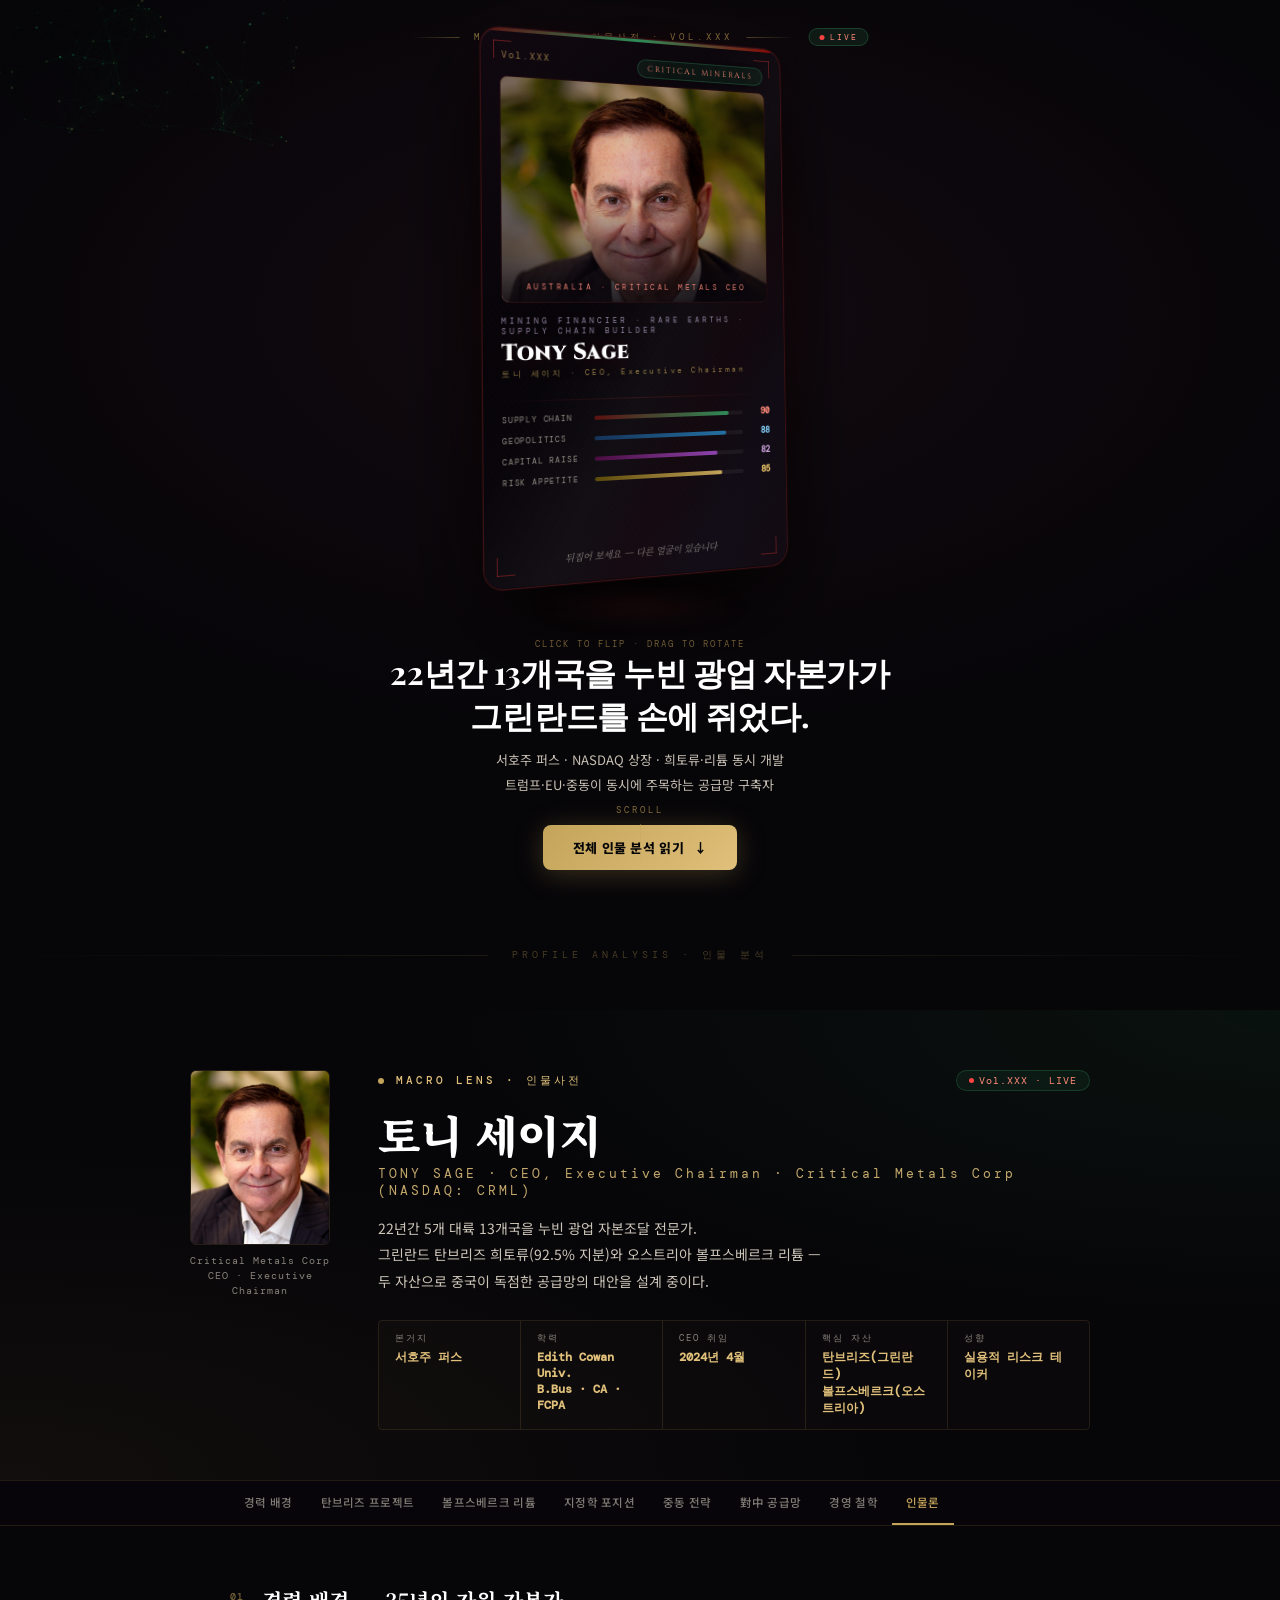
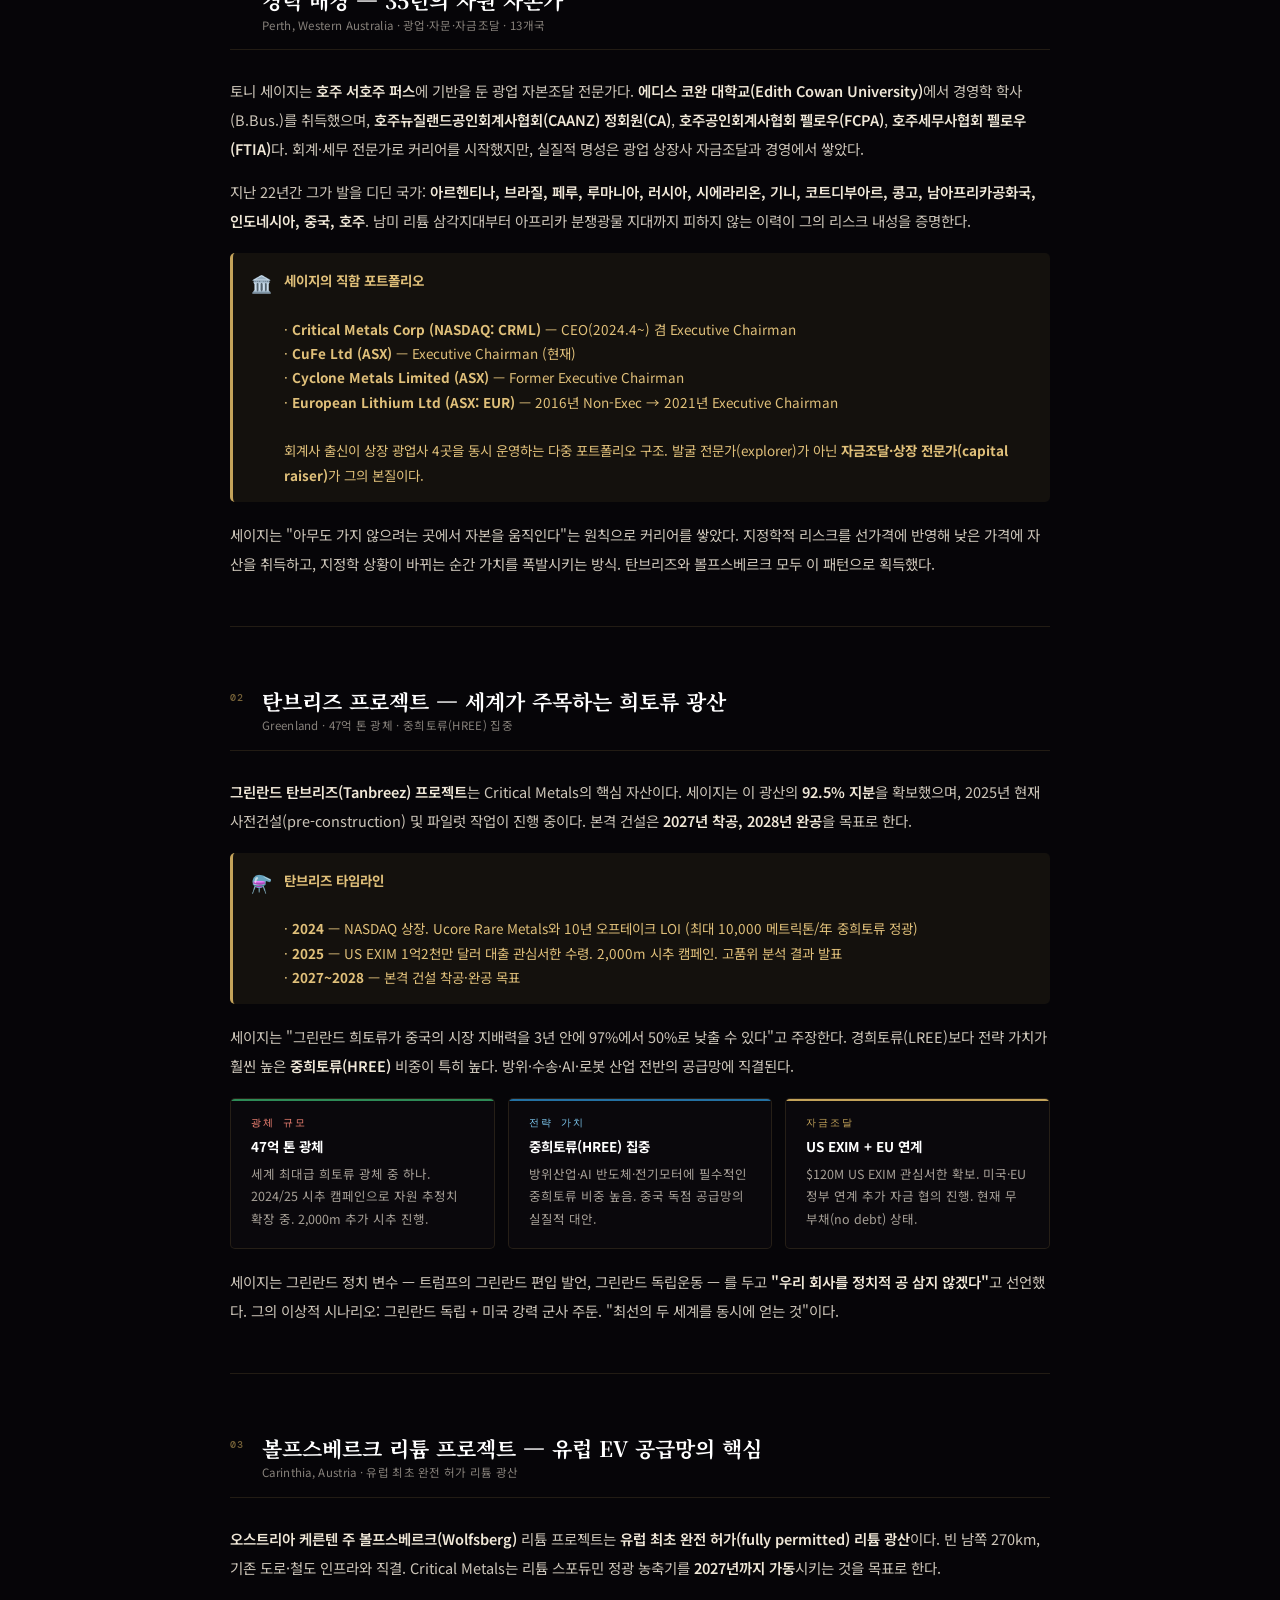
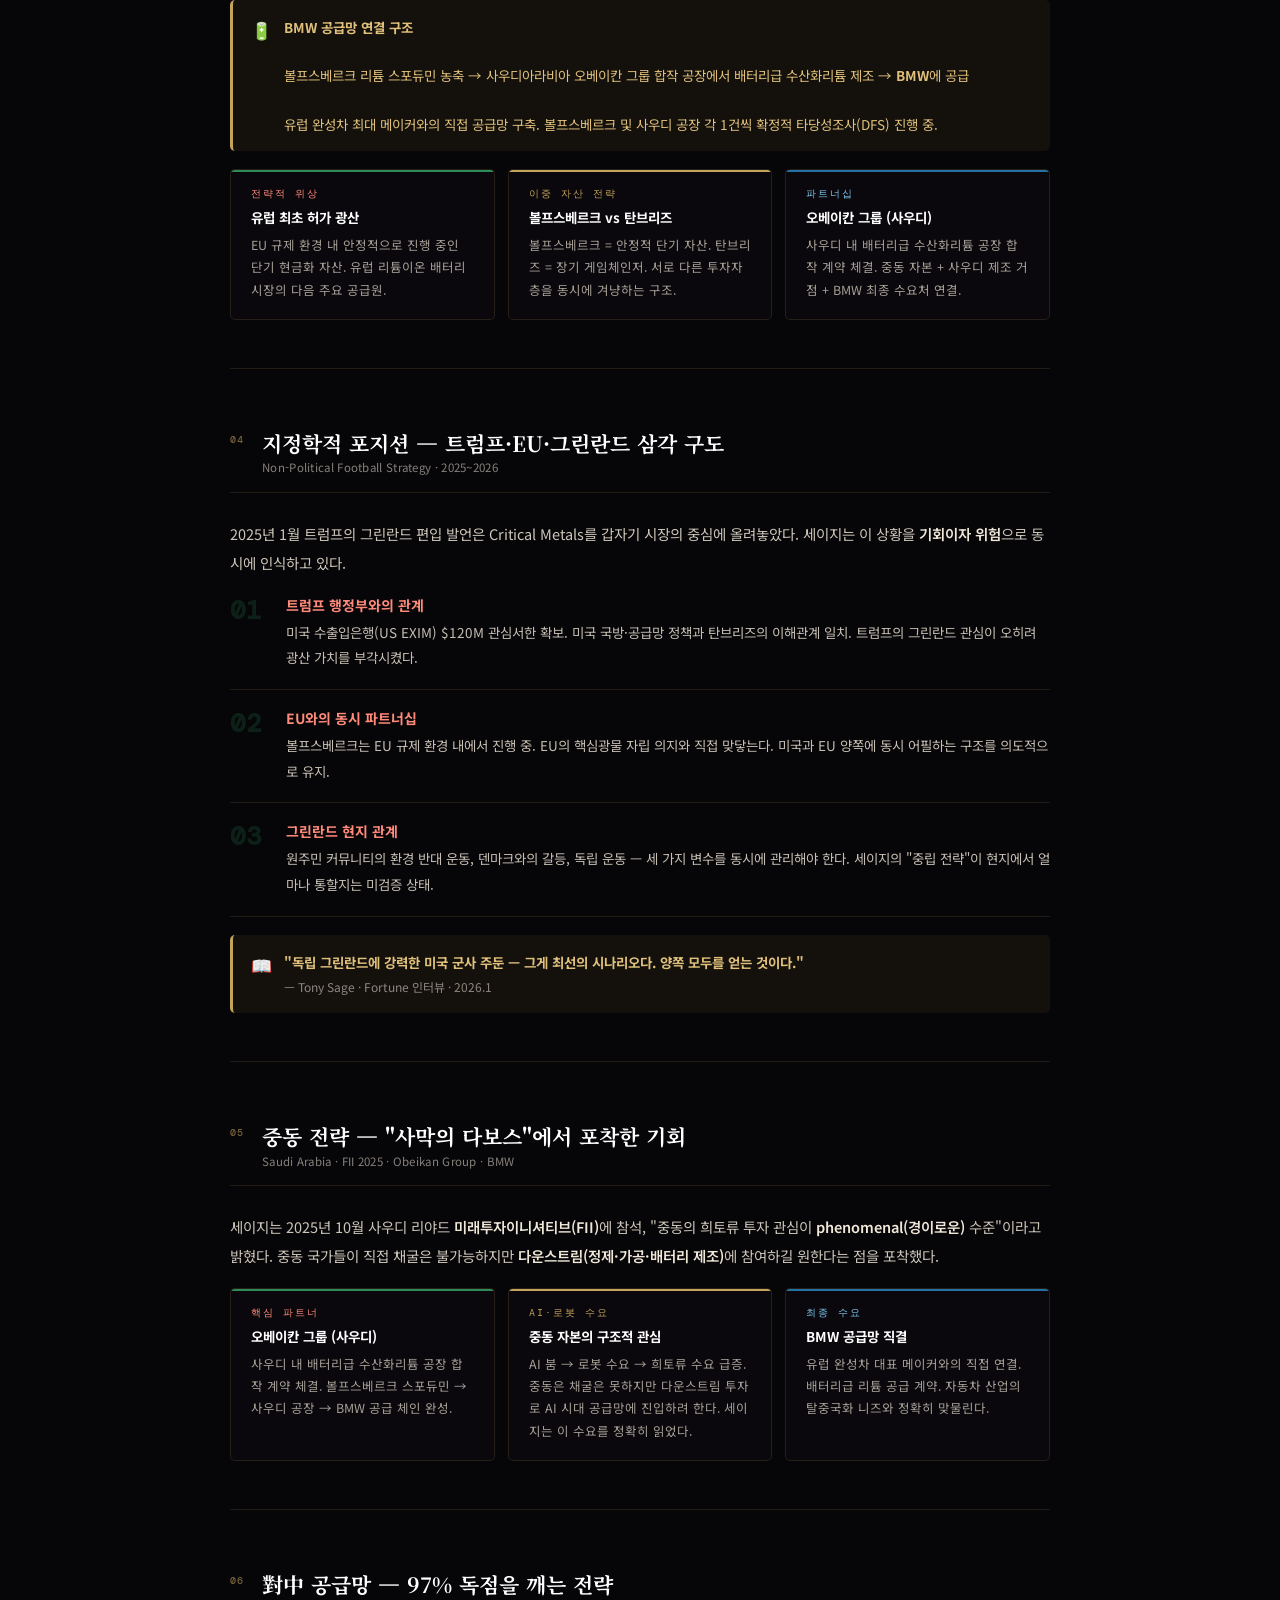
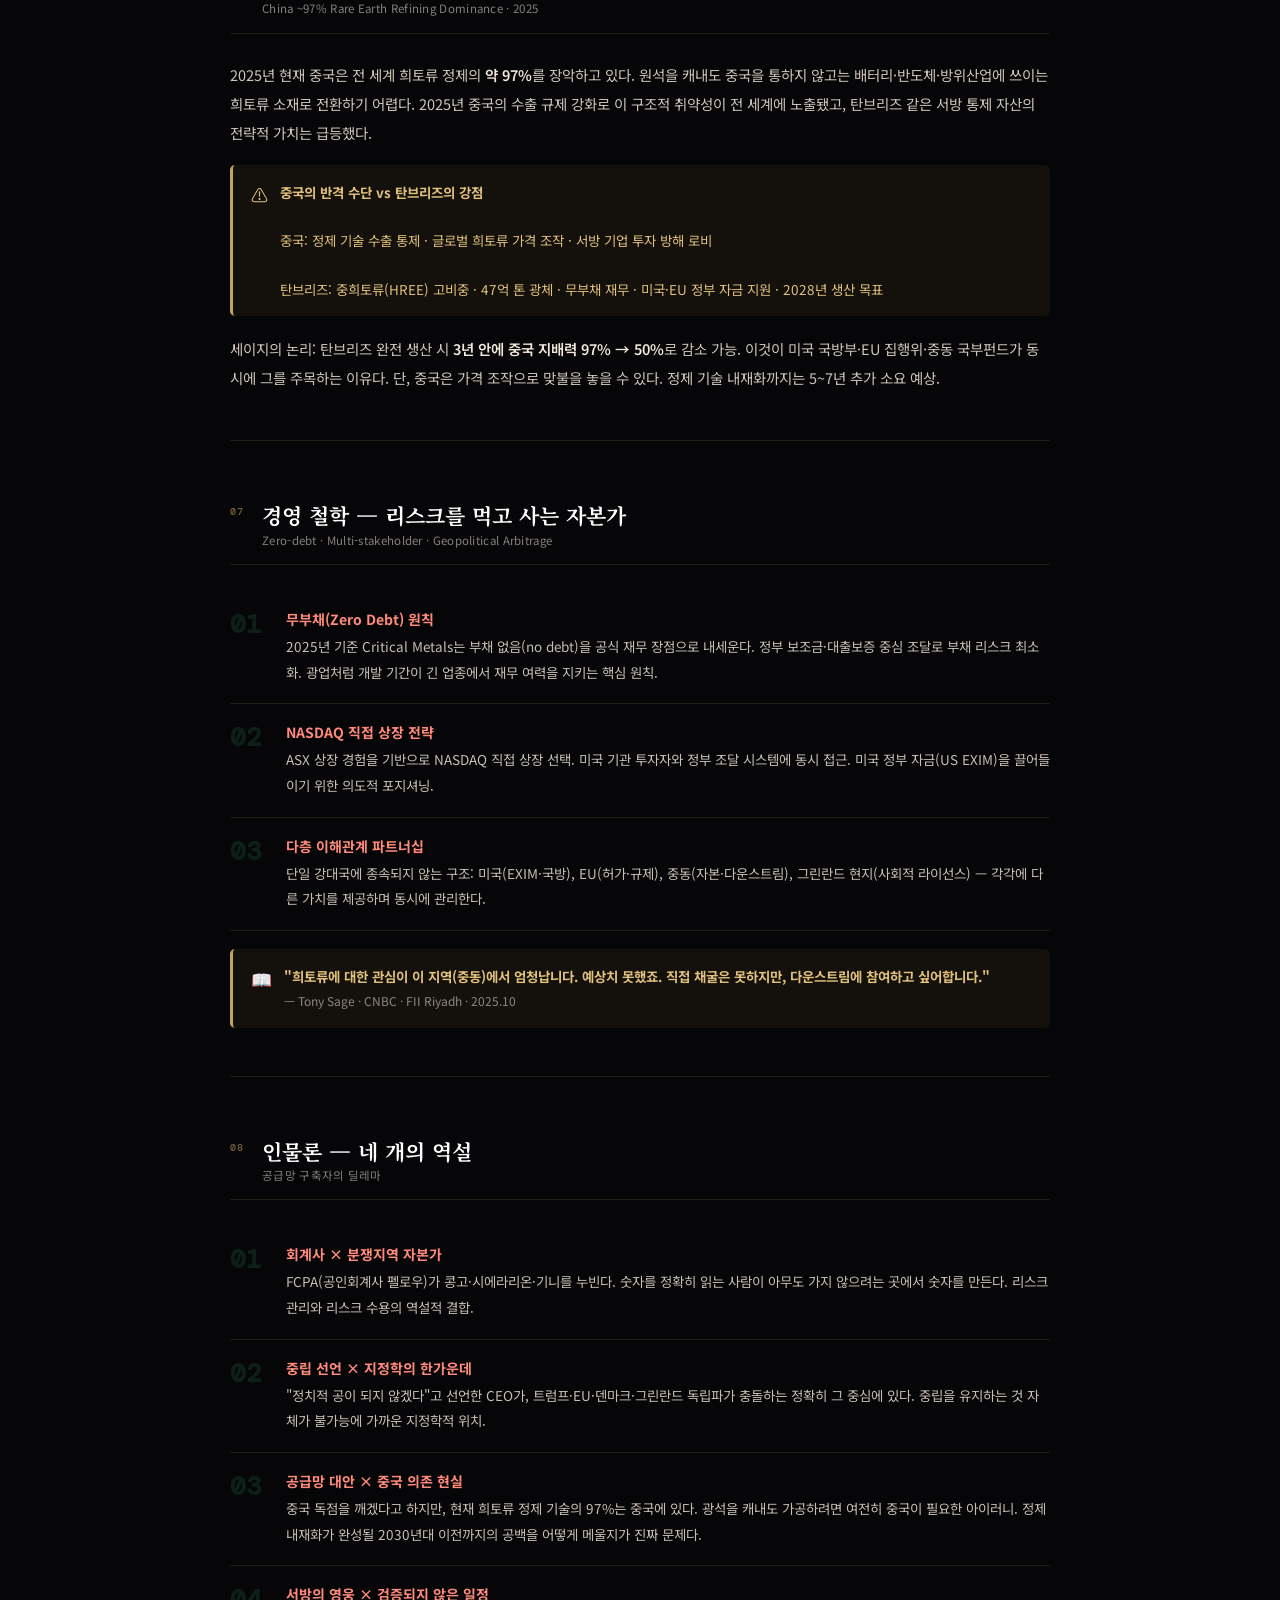
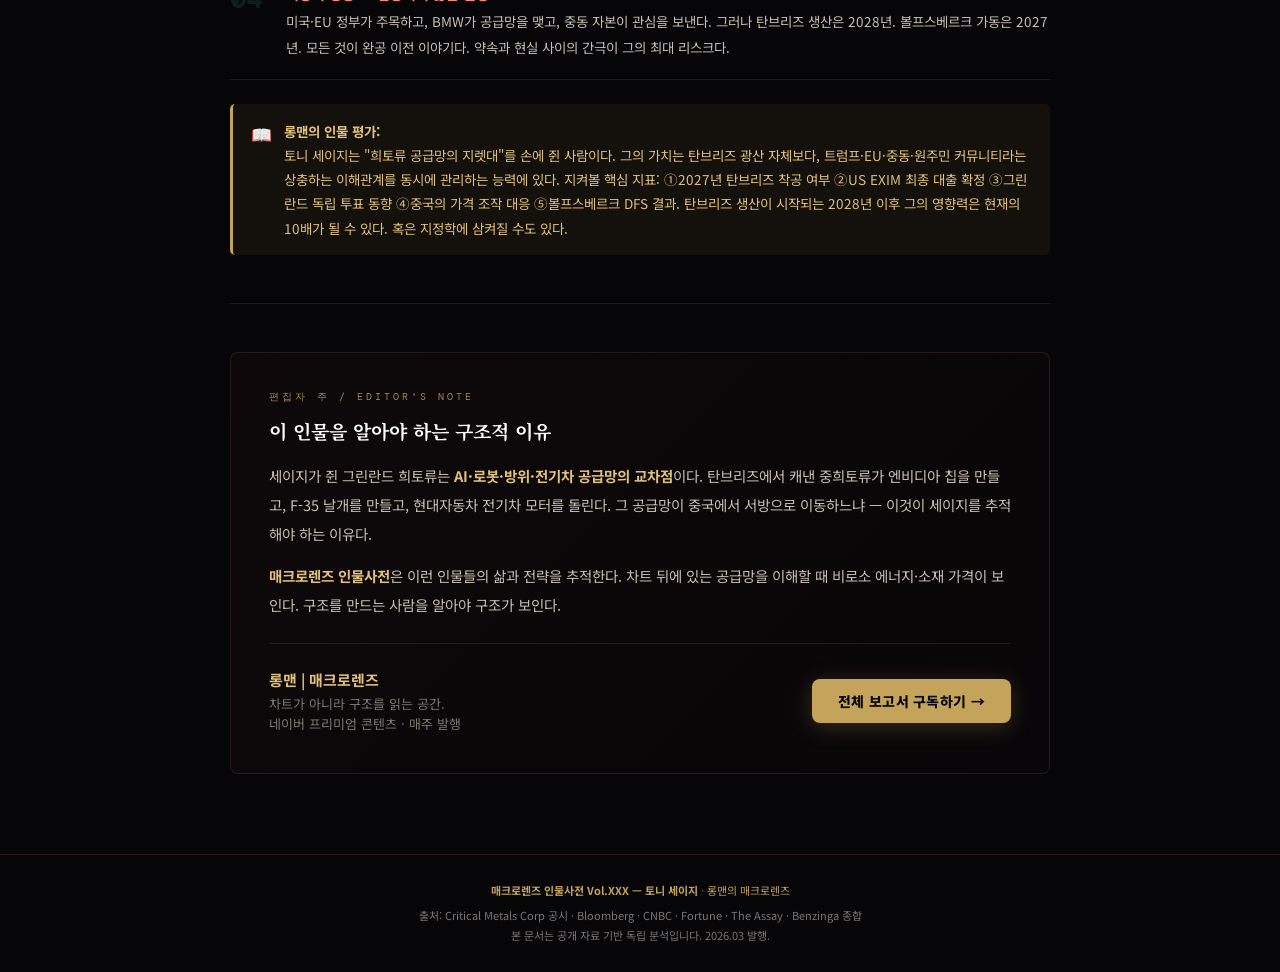
==== commit 35e54ab0: "Rename tony_sage_vXXX (1).html to index.html" ====
--- a/index.html
+++ b/index.html
@@ -2,613 +2,403 @@
 <html lang="ko">
 <head>
 <meta charset="UTF-8">
-<meta name="viewport" content="width=device-width,initial-scale=1.0">
-<title>Macro Lens · 인물사전 · Vol.XXX · Tony Sage</title>
-<link rel="preconnect" href="https://fonts.googleapis.com">
-<link href="https://fonts.googleapis.com/css2?family=Cinzel:wght@400;600;700;900&family=DM+Mono:wght@300;400;500&family=Noto+Serif+KR:wght@400;600;700&family=IM+Fell+English:ital@0;1&display=swap" rel="stylesheet">
+<meta name="viewport" content="width=device-width, initial-scale=1.0">
+<title>알리 라리자니 | 매크로렌즈 인물사전 Vol.002</title>
+<link href="https://fonts.googleapis.com/css2?family=Noto+Serif+KR:wght@400;700;900&family=Noto+Sans+KR:wght@300;400;500;700&family=DM+Mono:wght@400;500&family=Cinzel:wght@400;600;900&family=Playfair+Display:ital,wght@0,700;1,700&display=swap" rel="stylesheet">
 <style>
-:root {
-  --gold:   #D4AE5C;
-  --goldl:  #F0C96A;
-  --goldb:  #FFD968;
-  --green:  #2E8B57;
-  --greenl: #3CB371;
-  --greend: #1A5C38;
-  --silver: #A8C0D0;
-  --ink:    #05070A;
-  --ink2:   #0A0D14;
-  --ink3:   #0F1420;
-  --line:   rgba(196,163,90,.15);
-  --text:   #F5F0E8;
-  --textd:  rgba(245,240,232,.82);
-  --textm:  rgba(245,240,232,.55);
-  --red:    #C0392B;
-  --blue:   #2471A3;
-  --teal:   #1A8C7A;
+:root{
+  --gold:#C4A35A; --goldl:#E0C07A; --goldb:#F5D070;
+  --red:#2E8B57;  --blue:#2471A3;  --green:#1E8449;
+  --ink:#060508;  --ink2:#0A080C;  --ink3:#100D14;
+  --line:rgba(196,163,90,.15);
+  --text:#F0E8D8;  --textd:rgba(240,232,216,.82);  --textm:rgba(240,232,216,.52);
+  --scarlet:#8B0000; --scarletl:#2E8B57;
 }
-*,*::before,*::after{box-sizing:border-box;margin:0;padding:0;}
+*,*::before,*::after{margin:0;padding:0;box-sizing:border-box;}
 html{scroll-behavior:smooth;}
-body{
-  background:var(--ink);
-  color:var(--text);
-  font-family:'Noto Serif KR',serif;
-  line-height:1.75;
-  overflow-x:hidden;
+body{background:var(--ink);color:var(--text);font-family:'Noto Sans KR',sans-serif;-webkit-font-smoothing:antialiased;overflow-x:hidden;}
+
+/* ═══ HERO ═══ */
+#hero{position:relative;min-height:100vh;display:flex;flex-direction:column;align-items:center;justify-content:center;overflow:hidden;
+  background:radial-gradient(ellipse 90% 70% at 50% 35%,#130A10 0%,var(--ink) 68%);}
+#particles{position:absolute;inset:0;z-index:0;}
+
+.hero-brand{position:absolute;top:28px;left:50%;transform:translateX(-50%);z-index:10;display:flex;align-items:center;gap:14px;white-space:nowrap;}
+.hb-line{width:48px;height:1px;background:linear-gradient(90deg,transparent,rgba(196,163,90,.4));}
+.hb-line.r{background:linear-gradient(90deg,rgba(196,163,90,.4),transparent);}
+.hb-text{font-family:'DM Mono',monospace;font-size:9px;letter-spacing:4px;color:rgba(196,163,90,.75);text-transform:uppercase;}
+.live-badge{display:flex;align-items:center;gap:5px;background:rgba(46,139,87,.15);border:1px solid rgba(46,139,87,.35);border-radius:20px;padding:3px 10px;font-family:'DM Mono',monospace;font-size:8px;letter-spacing:2px;color:#FF8A7A;}
+.live-dot{width:5px;height:5px;border-radius:50%;background:#FF4444;animation:live-pulse 1.4s infinite;}
+@keyframes live-pulse{0%,100%{opacity:1;transform:scale(1)}50%{opacity:.35;transform:scale(.65)}}
+
+/* 카드 씬 */
+.card-stage{position:relative;z-index:10;perspective:1100px;width:320px;height:540px;cursor:pointer;margin-bottom:0;}
+.card-glow{position:absolute;inset:-30px;background:radial-gradient(ellipse,rgba(180,30,30,.12) 0%,transparent 68%);border-radius:50%;pointer-events:none;animation:glow-pulse 4s ease-in-out infinite;}
+@keyframes glow-pulse{0%,100%{opacity:.5;transform:scale(1)}50%{opacity:.9;transform:scale(1.08)}}
+.card-3d{width:100%;height:100%;position:relative;transform-style:preserve-3d;will-change:transform;transition:transform .12s ease;}
+
+/* ──── 카드 앞면 ──── */
+.card-front{position:absolute;inset:0;border-radius:20px;backface-visibility:hidden;
+  background:linear-gradient(148deg,#100810 0%,#060408 45%,#0E0A12 100%);
+  border:1px solid rgba(160,40,40,.32);
+  box-shadow:0 0 0 1px rgba(160,40,40,.07),0 40px 100px rgba(0,0,0,.88),0 0 70px rgba(160,40,40,.07),inset 0 1px 0 rgba(255,255,255,.05),inset 0 -1px 0 rgba(0,0,0,.4);
+  overflow:hidden;}
+.holo{position:absolute;inset:0;background:repeating-linear-gradient(55deg,rgba(255,255,255,0) 0px,rgba(255,255,255,0) 4px,rgba(160,40,40,.018) 4px,rgba(160,40,40,.018) 5px);mix-blend-mode:screen;border-radius:20px;pointer-events:none;z-index:1;}
+.shimmer{position:absolute;inset:0;background:linear-gradient(118deg,transparent 18%,rgba(255,255,255,.03) 26%,rgba(160,40,40,.06) 32%,rgba(100,80,140,.05) 38%,rgba(160,40,40,.03) 44%,transparent 52%);background-size:220% 220%;animation:shimmer-move 5s ease-in-out infinite;border-radius:20px;z-index:2;pointer-events:none;}
+@keyframes shimmer-move{0%,100%{background-position:0% 0%}50%{background-position:100% 100%}}
+.rarity-bar{position:absolute;top:0;left:0;right:0;height:3px;background:linear-gradient(90deg,#5C1010,#2E8B57,#8B0000,#2E8B57,#5C1010);background-size:200% 100%;animation:bar-flow 3s linear infinite;border-radius:20px 20px 0 0;z-index:3;}
+@keyframes bar-flow{0%{background-position:0% 50%}100%{background-position:200% 50%}}
+
+.corner{position:absolute;width:18px;height:18px;z-index:4;pointer-events:none;}
+.corner::before,.corner::after{content:'';position:absolute;background:rgba(160,40,40,.55);}
+.corner::before{width:1px;height:100%;}
+.corner::after{width:100%;height:1px;}
+.corner.tl{top:12px;left:12px;}.corner.tr{top:12px;right:12px;transform:scaleX(-1);}
+.corner.bl{bottom:12px;left:12px;transform:scaleY(-1);}.corner.br{bottom:12px;right:12px;transform:scale(-1);}
+
+.c-badge{position:absolute;top:20px;right:20px;z-index:5;font-family:'Cinzel',serif;font-size:8px;letter-spacing:2px;color:#FF8A7A;background:rgba(46,139,87,.12);border:1px solid rgba(46,139,87,.35);border-radius:20px;padding:3px 10px;text-shadow:0 0 14px rgba(46,139,87,.6);}
+.c-series{position:absolute;top:20px;left:20px;z-index:5;font-family:'DM Mono',monospace;font-size:9px;letter-spacing:2px;color:rgba(196,163,90,.7);}
+
+/* 앞면 초상화 */
+.c-portrait{position:absolute;top:46px;left:18px;right:18px;height:220px;background:linear-gradient(160deg,#160A10 0%,#08050A 100%);border:1px solid rgba(160,40,40,.14);border-radius:8px;z-index:3;overflow:hidden;display:flex;align-items:center;justify-content:center;}
+.p-grid{position:absolute;inset:0;background-image:linear-gradient(rgba(160,40,40,.03) 1px,transparent 1px),linear-gradient(90deg,rgba(160,40,40,.03) 1px,transparent 1px);background-size:24px 24px;}
+.p-glow{position:absolute;bottom:-20px;left:50%;transform:translateX(-50%);width:180px;height:140px;background:radial-gradient(ellipse,rgba(160,40,40,.12) 0%,transparent 70%);border-radius:50%;}
+.p-photo-wrap{position:absolute;inset:0;display:flex;align-items:flex-end;justify-content:center;z-index:2;}
+.p-photo{width:100%;height:100%;object-fit:cover;object-position:center 15%;filter:grayscale(10%) contrast(1.08) brightness(0.88);display:block;}
+.p-photo-vignette{position:absolute;inset:0;background:linear-gradient(to bottom,rgba(22,10,16,.25) 0%,transparent 30%,transparent 50%,rgba(8,5,10,.88) 100%),linear-gradient(to right,rgba(22,10,16,.2) 0%,transparent 28%,transparent 72%,rgba(22,10,16,.2) 100%);}
+.p-subtitle{position:absolute;bottom:10px;left:0;right:0;text-align:center;font-family:'DM Mono',monospace;font-size:7.5px;letter-spacing:2.5px;text-transform:uppercase;color:rgba(255,138,122,.9);z-index:3;text-shadow:0 1px 4px rgba(0,0,0,.8);}
+
+/* 이름 */
+.c-name-zone{position:absolute;top:278px;left:18px;right:18px;z-index:4;}
+.c-class{font-family:'DM Mono',monospace;font-size:8px;letter-spacing:3px;color:rgba(200,180,220,.7);text-transform:uppercase;margin-bottom:5px;}
+.c-name-kr{font-family:'Cinzel',serif;font-size:22px;font-weight:900;color:#FFF;line-height:1.1;text-shadow:0 2px 24px rgba(160,40,40,.3);margin-bottom:2px;letter-spacing:.5px;}
+.c-name-en{font-family:'DM Mono',monospace;font-size:8px;letter-spacing:2.5px;color:rgba(196,163,90,.72);}
+.c-divider{position:absolute;top:360px;left:18px;right:18px;height:1px;z-index:4;background:linear-gradient(90deg,transparent,rgba(160,40,40,.25),transparent);}
+
+/* 스탯 */
+.c-stats{position:absolute;top:373px;left:18px;right:18px;z-index:4;display:flex;flex-direction:column;gap:9px;}
+.stat-row{display:flex;align-items:center;gap:8px;}
+.stat-lbl{font-family:'DM Mono',monospace;font-size:7.5px;letter-spacing:.8px;color:rgba(240,232,216,.58);text-transform:uppercase;width:84px;flex-shrink:0;}
+.stat-track{flex:1;height:4px;background:rgba(255,255,255,.05);border-radius:2px;overflow:hidden;}
+.stat-fill{height:100%;border-radius:2px;}
+.sf-1{background:linear-gradient(90deg,#5C1010,#2E8B57);}
+.sf-2{background:linear-gradient(90deg,#153258,#2471A3);}
+.sf-3{background:linear-gradient(90deg,#4A0C40,#8E44AD);}
+.sf-4{background:linear-gradient(90deg,#5C4A0A,#C4A35A);}
+.stat-num{font-family:'DM Mono',monospace;font-size:8.5px;font-weight:700;width:22px;text-align:right;flex-shrink:0;}
+.sn-1{color:#FF8A7A;}.sn-2{color:#7EC8F0;}.sn-3{color:#C39BD3;}.sn-4{color:#F0C96A;}
+
+.c-quote{position:absolute;bottom:16px;left:18px;right:18px;z-index:4;font-family:'Noto Serif KR',serif;font-size:9.5px;font-style:italic;color:rgba(240,232,216,.52);text-align:center;line-height:1.65;}
+
+/* ──── 카드 뒷면 ──── */
+.card-back{position:absolute;inset:0;border-radius:20px;backface-visibility:hidden;transform:rotateY(180deg);overflow:hidden;
+  border:1px solid rgba(196,163,90,.18);}
+.cb-photo{width:100%;height:100%;object-fit:cover;object-position:center 20%;filter:grayscale(15%) contrast(1.1) brightness(0.82);display:block;}
+.cb-overlay{position:absolute;inset:0;background:linear-gradient(to bottom,rgba(6,5,8,.28) 0%,rgba(6,5,8,.15) 40%,rgba(6,5,8,.75) 85%,rgba(6,5,8,.92) 100%);}
+.cb-content{position:absolute;bottom:0;left:0;right:0;padding:24px 22px;text-align:center;}
+.cb-logo{font-family:'Cinzel',serif;font-size:18px;font-weight:900;color:rgba(196,163,90,.8);letter-spacing:4px;margin-bottom:6px;}
+.cb-sub{font-family:'DM Mono',monospace;font-size:9px;letter-spacing:3px;color:rgba(196,163,90,.5);}
+.cb-quote{margin-top:14px;font-family:'Noto Serif KR',serif;font-size:10.5px;color:rgba(240,232,216,.72);line-height:1.7;font-style:italic;}
+.cb-corner{position:absolute;top:0;left:0;right:0;height:3px;background:linear-gradient(90deg,transparent,rgba(196,163,90,.4),transparent);}
+
+.card-shadow-el{position:absolute;bottom:-50px;left:50%;transform:translateX(-50%);width:220px;height:24px;background:radial-gradient(ellipse,rgba(160,40,40,.18) 0%,transparent 70%);filter:blur(10px);border-radius:50%;animation:shadow-pulse 5s ease-in-out infinite;}
+@keyframes shadow-pulse{0%,100%{opacity:.5;width:220px}50%{opacity:.9;width:260px}}
+.card-hint{position:absolute;bottom:-80px;left:50%;transform:translateX(-50%);z-index:10;font-family:'DM Mono',monospace;font-size:9px;letter-spacing:2px;color:rgba(196,163,90,.55);text-transform:uppercase;white-space:nowrap;animation:hint-blink 3s ease-in-out infinite;}
+@keyframes hint-blink{0%,100%{opacity:.25}50%{opacity:.6}}
+
+/* 히어로 텍스트 */
+.hero-text{position:relative;z-index:10;margin-top:80px;text-align:center;padding:0 20px;}
+.hero-text h2{font-family:'Playfair Display',serif;font-size:clamp(20px,3.2vw,32px);color:#FFF;line-height:1.35;margin-bottom:12px;letter-spacing:-.3px;}
+.hero-text p{font-size:13px;color:rgba(240,232,216,.82);line-height:1.9;max-width:400px;margin:0 auto 28px;}
+.hero-cta{display:inline-flex;align-items:center;gap:10px;background:linear-gradient(135deg,var(--gold),var(--goldl));color:#060508;font-weight:800;font-size:13px;padding:13px 30px;border-radius:8px;text-decoration:none;letter-spacing:.3px;box-shadow:0 4px 28px rgba(196,163,90,.28);transition:transform .2s,box-shadow .2s;}
+.hero-cta:hover{transform:translateY(-2px);box-shadow:0 8px 40px rgba(196,163,90,.44);}
+.hero-cta-arrow{transition:transform .2s;}
+.hero-cta:hover .hero-cta-arrow{transform:translateX(4px);}
+
+.scroll-down{position:absolute;bottom:32px;left:50%;transform:translateX(-50%);z-index:10;display:flex;flex-direction:column;align-items:center;gap:8px;text-decoration:none;animation:scroll-bob 2.2s ease-in-out infinite;}
+.scroll-down span{font-family:'DM Mono',monospace;font-size:8.5px;letter-spacing:3px;color:rgba(196,163,90,.65);text-transform:uppercase;}
+.scroll-down::after{content:'';display:block;width:1px;height:44px;background:linear-gradient(180deg,rgba(196,163,90,.45),transparent);}
+@keyframes scroll-bob{0%,100%{opacity:.5;transform:translateX(-50%) translateY(0)}50%{opacity:.85;transform:translateX(-50%) translateY(7px)}}
+
+/* BREAK */
+.section-break{height:110px;position:relative;display:flex;align-items:center;justify-content:center;}
+.section-break::before{content:'';position:absolute;left:0;right:0;top:50%;height:1px;background:linear-gradient(90deg,transparent,rgba(196,163,90,.16),transparent);}
+.section-break-label{background:var(--ink);padding:0 24px;font-family:'DM Mono',monospace;font-size:9.5px;letter-spacing:4px;color:rgba(196,163,90,.35);text-transform:uppercase;position:relative;}
+
+/* ═══ PROFILE HEADER ═══ */
+#profile{}
+header.profile-header{position:relative;padding:60px 40px 50px;border-bottom:1px solid var(--line);overflow:hidden;}
+header.profile-header::before{content:'';position:absolute;inset:0;background:radial-gradient(ellipse at 100% 0%,rgba(46,139,87,.09) 0%,transparent 50%),radial-gradient(ellipse at 0% 100%,rgba(196,163,90,.06) 0%,transparent 50%);}
+.ph-inner{max-width:900px;margin:0 auto;position:relative;display:flex;gap:48px;align-items:flex-start;}
+.ph-portrait{flex-shrink:0;width:140px;}
+.portrait-box{width:140px;height:175px;border:1px solid var(--line);border-radius:6px;overflow:hidden;position:relative;}
+.portrait-box img{width:100%;height:100%;object-fit:cover;object-position:center 15%;filter:grayscale(12%) contrast(1.06);display:block;}
+.portrait-lbl{margin-top:8px;font-size:10px;color:rgba(240,232,216,.55);font-family:'DM Mono',monospace;text-align:center;letter-spacing:1px;line-height:1.5;}
+.ph-content{flex:1;}
+.brand-row{display:flex;align-items:center;gap:12px;margin-bottom:18px;}
+.brand-dot{width:6px;height:6px;border-radius:50%;background:var(--gold);}
+.brand-nm{font-size:11px;font-weight:500;letter-spacing:3px;color:var(--goldl);text-transform:uppercase;font-family:'DM Mono',monospace;}
+.series-badge{margin-left:auto;background:rgba(46,139,87,.1);border:1px solid rgba(46,139,87,.3);border-radius:20px;padding:3px 12px;font-size:10px;color:#FF8A7A;font-family:'DM Mono',monospace;letter-spacing:1px;display:flex;align-items:center;gap:5px;}
+h1.ph-title{font-family:'Noto Serif KR',serif;font-size:clamp(26px,4vw,44px);font-weight:900;line-height:1.15;letter-spacing:-1px;color:#FFF;margin-bottom:5px;}
+.name-en{font-family:'DM Mono',monospace;font-size:13px;color:var(--goldl);letter-spacing:3px;margin-bottom:16px;display:block;opacity:.88;}
+.ph-sub{font-size:14px;color:rgba(240,232,216,.85);line-height:1.9;max-width:560px;}
+.keystats{display:flex;flex-wrap:wrap;gap:0;margin-top:26px;border:1px solid var(--line);border-radius:4px;overflow:hidden;}
+.ks{flex:1;min-width:110px;padding:12px 16px;border-right:1px solid var(--line);background:rgba(196,163,90,.02);}
+.ks:last-child{border-right:none;}
+.ks-lbl{font-size:8.5px;color:rgba(240,232,216,.55);letter-spacing:2px;text-transform:uppercase;font-family:'DM Mono',monospace;margin-bottom:4px;}
+.ks-val{font-size:12px;font-weight:700;color:var(--goldl);font-family:'DM Mono',monospace;}
+
+/* NAV */
+nav.profile-nav{background:rgba(8,6,10,.95);backdrop-filter:blur(14px);border-bottom:1px solid var(--line);position:sticky;top:0;z-index:100;}
+.nav-inner{max-width:900px;margin:0 auto;display:flex;padding:0 40px;overflow-x:auto;}
+.nav-tab{color:rgba(240,232,216,.52);font-size:11.5px;font-weight:500;padding:13px 14px;cursor:pointer;border:none;background:none;white-space:nowrap;text-decoration:none;display:inline-block;transition:color .2s;letter-spacing:.3px;border-bottom:2px solid transparent;}
+.nav-tab:hover{color:var(--text);}
+.nav-tab.active{color:var(--gold);border-bottom-color:var(--gold);}
+
+/* MAIN */
+.profile-main{max-width:900px;margin:0 auto;padding:0 40px 80px;}
+.section{margin-top:60px;}
+.section-header{display:flex;align-items:flex-start;gap:18px;margin-bottom:26px;padding-bottom:16px;border-bottom:1px solid var(--line);}
+.sec-num{font-family:'DM Mono',monospace;font-size:10px;color:var(--gold);font-weight:500;letter-spacing:1px;padding-top:4px;flex-shrink:0;opacity:.6;}
+.sec-title{font-family:'Noto Serif KR',serif;font-size:clamp(17px,2.2vw,21px);font-weight:700;color:#FFF;line-height:1.35;}
+.sec-title small{display:block;font-family:'Noto Sans KR',sans-serif;font-size:11.5px;color:rgba(240,232,216,.55);font-weight:400;margin-top:3px;letter-spacing:.3px;}
+
+.prose{color:rgba(240,232,216,.85);line-height:2;font-size:14.5px;}
+.prose+.prose{margin-top:14px;}
+.prose strong{color:var(--text);font-weight:600;}
+.prose em{color:var(--goldl);font-style:normal;}
+
+.timeline{position:relative;padding-left:32px;margin-top:8px;}
+.timeline::before{content:'';position:absolute;left:8px;top:0;bottom:0;width:2px;background:linear-gradient(to bottom,var(--gold),rgba(196,163,90,.07));}
+.tl-item{position:relative;margin-bottom:34px;}
+.tl-dot{position:absolute;left:-28px;top:5px;width:14px;height:14px;border-radius:50%;background:var(--ink);border:2px solid var(--gold);box-shadow:0 0 8px rgba(196,163,90,.28);}
+.tl-dot.gold{background:var(--gold);}
+.tl-dot.key{background:var(--red);border-color:var(--red);box-shadow:0 0 12px rgba(46,139,87,.45);}
+.tl-era{font-family:'DM Mono',monospace;font-size:10px;color:var(--goldl);font-weight:600;letter-spacing:1px;margin-bottom:5px;}
+.tl-title{font-weight:700;color:#FFF;font-size:14.5px;margin-bottom:5px;line-height:1.4;}
+.tl-body{font-size:13.5px;color:rgba(240,232,216,.82);line-height:1.9;}
+.tl-body strong{color:var(--text);}
+
+.alert{margin:18px 0;padding:15px 18px;border-radius:5px;display:flex;gap:12px;align-items:flex-start;font-size:13.5px;line-height:1.8;}
+.alert.gold{background:rgba(196,163,90,.07);border-left:3px solid var(--gold);color:#E0C07A;}
+.alert.blue{background:rgba(36,113,163,.1);border-left:3px solid var(--blue);color:#A8D4F0;}
+.alert.red{background:rgba(46,139,87,.1);border-left:3px solid var(--red);color:#FFB3A7;}
+.alert.green{background:rgba(30,132,73,.1);border-left:3px solid var(--green);color:#A8E0BC;}
+.alert.dark{background:rgba(255,255,255,.03);border-left:3px solid rgba(196,163,90,.4);color:rgba(240,232,216,.85);}
+.alert-icon{font-size:17px;flex-shrink:0;}
+.alert strong{color:inherit;font-weight:700;}
+
+.quote-block{background:#080609;border:1px solid var(--line);border-left:3px solid var(--gold);border-radius:5px;padding:22px 26px;margin:20px 0;position:relative;}
+.quote-mark{position:absolute;top:12px;left:18px;font-size:44px;color:rgba(196,163,90,.12);font-family:Georgia,serif;line-height:1;}
+.quote-text{font-family:'Noto Serif KR',serif;font-size:15px;color:rgba(240,232,216,.88);line-height:1.95;padding-left:14px;}
+.quote-src{margin-top:10px;padding-left:14px;font-size:10.5px;color:rgba(240,232,216,.5);font-family:'DM Mono',monospace;letter-spacing:1px;}
+
+.data-table{width:100%;border-collapse:collapse;font-size:13.5px;margin:18px 0;}
+.data-table thead tr{border-bottom:2px solid var(--line);}
+.data-table thead th{padding:9px 13px;text-align:left;font-size:9.5px;letter-spacing:1.5px;text-transform:uppercase;color:rgba(240,232,216,.55);font-family:'DM Mono',monospace;font-weight:500;}
+.data-table tbody tr{border-bottom:1px solid rgba(196,163,90,.06);transition:background .15s;}
+.data-table tbody tr:hover{background:rgba(196,163,90,.03);}
+.data-table tbody td{padding:11px 13px;vertical-align:top;color:rgba(240,232,216,.82);}
+.data-table tbody td:first-child{color:var(--text);font-weight:600;font-size:13px;}
+.tag{display:inline-block;padding:2px 8px;border-radius:3px;font-size:10.5px;font-weight:600;font-family:'DM Mono',monospace;}
+.tag-red{background:rgba(46,139,87,.2);color:#FF8A7A;}
+.tag-gold{background:rgba(196,163,90,.14);color:var(--gold);}
+.tag-blue{background:rgba(36,113,163,.15);color:#7EC8F0;}
+.tag-green{background:rgba(30,132,73,.15);color:#6ED99A;}
+.tag-gray{background:rgba(255,255,255,.06);color:rgba(240,232,216,.55);}
+
+.card-grid{display:grid;grid-template-columns:repeat(auto-fit,minmax(230px,1fr));gap:13px;margin:18px 0;}
+.info-card{background:#0A080C;border:1px solid var(--line);border-radius:5px;padding:18px 20px;position:relative;overflow:hidden;}
+.info-card::before{content:'';position:absolute;top:0;left:0;right:0;height:2px;}
+.info-card.gold::before{background:var(--gold);}
+.info-card.blue::before{background:var(--blue);}
+.info-card.red::before{background:var(--red);}
+.info-card.green::before{background:var(--green);}
+.ic-label{font-size:9.5px;letter-spacing:2px;text-transform:uppercase;font-family:'DM Mono',monospace;margin-bottom:7px;}
+.info-card.gold .ic-label{color:var(--gold);}
+.info-card.blue .ic-label{color:#7EC8F0;}
+.info-card.red .ic-label{color:#FF8A7A;}
+.info-card.green .ic-label{color:#6ED99A;}
+.ic-title{font-weight:700;color:#FFF;font-size:13.5px;margin-bottom:7px;line-height:1.4;}
+.ic-body{font-size:12.5px;color:rgba(240,232,216,.68);line-height:1.78;}
+
+.phil-item{display:flex;gap:18px;align-items:flex-start;padding:18px 0;border-bottom:1px solid var(--line);}
+.phil-item:last-child{border-bottom:none;}
+.phil-num{font-family:'DM Mono',monospace;font-size:26px;font-weight:700;color:rgba(46,139,87,.2);flex-shrink:0;width:38px;line-height:1;margin-top:2px;}
+.phil-title{font-weight:700;color:#FF8A7A;font-size:14px;margin-bottom:5px;}
+.phil-body{font-size:13.5px;color:rgba(240,232,216,.82);line-height:1.9;}
+.phil-body strong{color:var(--text);}
+
+/* 지정학 구조 테이블 */
+.geo-table{width:100%;border-collapse:collapse;font-size:13px;margin:18px 0;}
+.geo-table thead tr{border-bottom:2px solid rgba(46,139,87,.25);}
+.geo-table thead th{padding:10px 14px;text-align:left;font-size:9.5px;letter-spacing:1.5px;text-transform:uppercase;color:rgba(240,232,216,.55);font-family:'DM Mono',monospace;font-weight:500;}
+.geo-table tbody tr{border-bottom:1px solid rgba(46,139,87,.07);transition:background .15s;}
+.geo-table tbody tr:hover{background:rgba(46,139,87,.04);}
+.geo-table tbody td{padding:12px 14px;vertical-align:top;color:rgba(240,232,216,.8);line-height:1.75;}
+.geo-table tbody td:first-child{color:var(--text);font-weight:700;font-size:13px;color:#FF8A7A;}
+
+.divider{margin:48px 0 0;border:none;border-top:1px solid var(--line);}
+
+.final-box{margin-top:48px;background:linear-gradient(135deg,#0E080A,#080608);border:1px solid rgba(196,163,90,.14);border-radius:8px;padding:38px;}
+.final-eyebrow{font-size:9.5px;letter-spacing:3px;color:var(--goldl);text-transform:uppercase;font-family:'DM Mono',monospace;margin-bottom:14px;opacity:.7;}
+.final-title{font-family:'Noto Serif KR',serif;font-size:19px;font-weight:700;color:#FFF;margin-bottom:16px;line-height:1.4;}
+.final-body{font-size:14.5px;color:rgba(240,232,216,.82);line-height:2;margin-bottom:13px;}
+.final-body strong{color:var(--goldl);}
+
+footer{border-top:1px solid var(--line);padding:26px 40px;font-size:11px;color:rgba(240,232,216,.5);text-align:center;line-height:1.8;}
+footer a{color:var(--gold);text-decoration:none;}
+
+@media(max-width:640px){
+  header.profile-header{padding:36px 20px 32px;}
+  .ph-inner{flex-direction:column;gap:22px;}
+  .profile-main{padding:0 20px 60px;}
+  .nav-inner{padding:0 16px;}
+  footer{padding:22px 20px;}
+  .final-box{padding:24px 20px;}
+  .card-stage{width:280px;height:480px;}
+  .c-name-kr{font-size:18px;}
 }
-
-/* ══ HERO ══════════════════════════════════════════════════ */
-#hero{
-  position:relative;min-height:100vh;
-  display:flex;align-items:center;justify-content:center;
-  background:radial-gradient(ellipse 80% 60% at 50% 40%, #0D1A10 0%, #050A07 60%, var(--ink) 100%);
-  overflow:hidden;
-}
-#hero::before{
-  content:'';position:absolute;inset:0;
-  background:
-    radial-gradient(ellipse 50% 40% at 20% 80%, rgba(46,139,87,.08) 0%, transparent 60%),
-    radial-gradient(ellipse 40% 30% at 80% 20%, rgba(212,174,92,.06) 0%, transparent 50%);
-}
-canvas#particles{position:absolute;inset:0;pointer-events:none;}
-
-.hero-brand{
-  position:absolute;top:28px;left:0;right:0;
-  display:flex;align-items:center;justify-content:center;gap:14px;
-}
-.hb-line{height:1px;width:80px;background:linear-gradient(to right,transparent,rgba(196,163,90,.35));}
-.hb-line.r{background:linear-gradient(to left,transparent,rgba(196,163,90,.35));}
-.hb-text{font-family:'DM Mono',monospace;font-size:9px;letter-spacing:3.5px;color:rgba(196,163,90,.45);text-transform:uppercase;}
-
-/* 3D card stage */
-.card-stage{
-  perspective:1200px;
-  width:300px;height:420px;
-  position:relative;
-  margin-right:64px;
-}
-.card-glow{
-  position:absolute;inset:-40px;
-  background:radial-gradient(ellipse, rgba(46,139,87,.22) 0%, transparent 70%);
-  pointer-events:none;
-  animation:glow-pulse 4s ease-in-out infinite;
-}
-@keyframes glow-pulse{0%,100%{opacity:.6;transform:scale(1);}50%{opacity:1;transform:scale(1.08);}}
-.card-3d{
-  width:100%;height:100%;
-  transform-style:preserve-3d;
-  transition:transform .8s cubic-bezier(.22,.82,.32,1);
-  cursor:pointer;
-  position:relative;
-}
-.card-3d:hover{transform:rotateY(180deg);}
-
-.card-front,.card-back{
-  position:absolute;inset:0;
-  backface-visibility:hidden;
-  border-radius:14px;
-  overflow:hidden;
-}
-
-/* ── FRONT ── */
-.card-front{
-  background:linear-gradient(155deg, #0D1F14 0%, #0A1810 40%, #06120A 100%);
-  border:1px solid rgba(46,139,87,.25);
-  box-shadow:0 30px 80px rgba(0,0,0,.8), 0 0 0 1px rgba(46,139,87,.1), inset 0 1px 0 rgba(255,255,255,.04);
-}
-.holo{
-  position:absolute;inset:0;
-  background:linear-gradient(125deg,transparent 40%,rgba(46,139,87,.06) 50%,rgba(212,174,92,.04) 60%,transparent 70%);
-  animation:holo-shift 6s linear infinite;pointer-events:none;
-}
-@keyframes holo-shift{0%{background-position:0% 50%;}100%{background-position:200% 50%;}}
-.shimmer{
-  position:absolute;inset:0;
-  background:linear-gradient(105deg,transparent 40%,rgba(255,255,255,.03) 50%,transparent 60%);
-  animation:shimmer 3s ease-in-out infinite;pointer-events:none;
-}
-@keyframes shimmer{0%,100%{transform:translateX(-100%);}50%{transform:translateX(100%);}}
-.rarity-bar{
-  position:absolute;top:0;left:0;right:0;height:3px;
-  background:linear-gradient(90deg,var(--greend),var(--green),var(--goldl),var(--green),var(--greend));
-  background-size:200%;
-  animation:rarity-flow 4s linear infinite;
-}
-@keyframes rarity-flow{0%{background-position:0%;}100%{background-position:200%;}}
-.corner{position:absolute;width:16px;height:16px;border-color:rgba(46,139,87,.5);}
-.corner.tl{top:8px;left:8px;border-top:1px solid;border-left:1px solid;}
-.corner.tr{top:8px;right:8px;border-top:1px solid;border-right:1px solid;}
-.corner.bl{bottom:8px;left:8px;border-bottom:1px solid;border-left:1px solid;}
-.corner.br{bottom:8px;right:8px;border-bottom:1px solid;border-right:1px solid;}
-
-.c-badge{
-  position:absolute;top:18px;left:50%;transform:translateX(-50%);
-  font-family:'DM Mono',monospace;font-size:7.5px;letter-spacing:3px;font-weight:500;
-  color:var(--goldl);text-transform:uppercase;
-  border:1px solid rgba(212,174,92,.25);border-radius:2px;padding:3px 10px;
-  background:rgba(212,174,92,.06);white-space:nowrap;
-}
-.c-series{
-  position:absolute;top:16px;right:18px;
-  font-family:'DM Mono',monospace;font-size:8px;color:rgba(196,163,90,.35);letter-spacing:1px;
-}
-.c-portrait{
-  position:absolute;top:48px;left:0;right:0;height:180px;
-  overflow:hidden;
-}
-.p-grid{
-  position:absolute;inset:0;
-  background:repeating-linear-gradient(0deg,transparent,transparent 19px,rgba(46,139,87,.04) 19px,rgba(46,139,87,.04) 20px),
-             repeating-linear-gradient(90deg,transparent,transparent 19px,rgba(46,139,87,.04) 19px,rgba(46,139,87,.04) 20px);
-}
-.p-glow{
-  position:absolute;bottom:0;left:0;right:0;height:80px;
-  background:linear-gradient(to top,#0A1810,transparent);z-index:2;
-}
-.p-photo-wrap{
-  position:absolute;inset:0;display:flex;align-items:center;justify-content:center;overflow:hidden;
-}
-.p-photo-wrap img{width:100%;height:100%;object-fit:cover;object-position:center 10%;
-  filter:grayscale(20%) contrast(1.08) brightness(.78);}
-.p-art{
-  font-size:72px;line-height:1;
-  filter:drop-shadow(0 0 20px rgba(46,139,87,.4));
-  animation:art-float 4s ease-in-out infinite;
-}
-@keyframes art-float{0%,100%{transform:translateY(0);}50%{transform:translateY(-8px);}}
-
-.c-num{
-  position:absolute;top:232px;left:18px;
-  font-family:'Cinzel',serif;font-size:10px;font-weight:700;
-  color:rgba(46,139,87,.5);letter-spacing:2px;
-}
-.c-divider{position:absolute;top:246px;left:18px;right:18px;height:1px;background:linear-gradient(to right,rgba(46,139,87,.3),rgba(212,174,92,.15),transparent);}
-.c-info{
-  position:absolute;bottom:60px;left:18px;right:18px;
-}
-.c-vol{font-family:'DM Mono',monospace;font-size:7px;letter-spacing:2px;color:rgba(196,163,90,.4);text-transform:uppercase;margin-bottom:4px;}
-.c-name{font-family:'Cinzel',serif;font-size:18px;font-weight:900;color:#FFF;letter-spacing:.5px;line-height:1.1;margin-bottom:2px;}
-.c-name-en{font-family:'DM Mono',monospace;font-size:8px;color:rgba(46,139,87,.7);letter-spacing:2px;}
-.c-role{font-size:9px;color:rgba(245,240,232,.5);margin-top:4px;line-height:1.4;}
-
-/* stats */
-.c-stats{position:absolute;bottom:12px;left:18px;right:18px;}
-.stat-row{display:flex;align-items:center;gap:6px;margin-bottom:3px;}
-.stat-lbl{font-family:'DM Mono',monospace;font-size:7px;color:rgba(196,163,90,.4);width:64px;flex-shrink:0;letter-spacing:.5px;}
-.stat-track{flex:1;height:3px;background:rgba(255,255,255,.06);border-radius:2px;overflow:hidden;}
-.stat-fill{height:100%;border-radius:2px;background:linear-gradient(90deg,var(--greend),var(--greenl));}
-.sf-geo{background:linear-gradient(90deg,#1A5C38,#2E8B57);}
-.sf-risk{background:linear-gradient(90deg,#8B1A1A,#C0392B);}
-.sf-capital{background:linear-gradient(90deg,#A87D34,var(--gold));}
-.sf-geo2{background:linear-gradient(90deg,#1A5C6A,#1A8C7A);}
-.sf-lobby{background:linear-gradient(90deg,#5C3A1A,#8B5E2A);}
-.stat-num{font-family:'DM Mono',monospace;font-size:7px;color:var(--goldl);width:20px;text-align:right;}
-
-/* ── BACK ── */
-.card-back{
-  transform:rotateY(180deg);
-  background:linear-gradient(155deg,#0A1810 0%,#060D08 100%);
-  border:1px solid rgba(46,139,87,.2);
-  display:flex;flex-direction:column;align-items:center;justify-content:center;
-  padding:24px;gap:16px;
-}
-.cb-logo{font-family:'Cinzel',serif;font-size:22px;font-weight:900;color:var(--goldl);letter-spacing:3px;}
-.cb-sub{font-family:'DM Mono',monospace;font-size:8px;letter-spacing:3px;color:rgba(196,163,90,.4);text-transform:uppercase;}
-.cb-divider{width:60px;height:1px;background:linear-gradient(to right,transparent,rgba(196,163,90,.3),transparent);}
-.cb-quote{
-  font-family:'IM Fell English',serif;font-style:italic;font-size:11.5px;
-  color:rgba(245,240,232,.6);text-align:center;line-height:1.7;max-width:220px;
-}
-.cb-qmark{font-size:24px;color:rgba(46,139,87,.3);font-family:'Cinzel',serif;}
-.cb-meta{text-align:center;}
-.cb-vol{font-family:'DM Mono',monospace;font-size:9px;color:rgba(46,139,87,.6);letter-spacing:2px;}
-.cb-name{font-family:'Cinzel',serif;font-size:14px;font-weight:700;color:rgba(245,240,232,.7);margin-top:4px;}
-.cb-qr{
-  width:52px;height:52px;border:1px solid rgba(46,139,87,.25);border-radius:4px;
-  display:flex;align-items:center;justify-content:center;
-  font-size:28px;background:rgba(46,139,87,.05);
-}
-
-/* ── HERO TEXT ── */
-.hero-text{max-width:460px;}
-.ht-eyebrow{
-  font-family:'DM Mono',monospace;font-size:9px;letter-spacing:3.5px;
-  color:rgba(46,139,87,.7);text-transform:uppercase;margin-bottom:12px;
-  display:flex;align-items:center;gap:10px;
-}
-.ht-eyebrow::before{content:'';width:24px;height:1px;background:rgba(46,139,87,.4);}
-.ht-title{
-  font-family:'Cinzel',serif;font-size:42px;font-weight:900;
-  color:#FFF;line-height:1.05;letter-spacing:.5px;margin-bottom:8px;
-}
-.ht-title em{color:var(--greenl);font-style:normal;}
-.ht-en{
-  font-family:'DM Mono',monospace;font-size:11px;letter-spacing:4px;
-  color:rgba(46,139,87,.6);text-transform:uppercase;margin-bottom:20px;
-}
-.ht-desc{
-  font-size:14px;color:var(--textd);line-height:1.8;margin-bottom:28px;
-  border-left:2px solid rgba(46,139,87,.3);padding-left:16px;
-}
-.ht-tags{display:flex;flex-wrap:wrap;gap:8px;}
-.tag{
-  font-family:'DM Mono',monospace;font-size:8px;letter-spacing:1.5px;
-  padding:5px 12px;border-radius:2px;text-transform:uppercase;
-}
-.tag-green{background:rgba(46,139,87,.12);color:#6BC892;border:1px solid rgba(46,139,87,.2);}
-.tag-gold{background:rgba(212,174,92,.1);color:#D4AE5C;border:1px solid rgba(212,174,92,.18);}
-.tag-red{background:rgba(192,57,43,.1);color:#E88;border:1px solid rgba(192,57,43,.2);}
-.tag-teal{background:rgba(26,140,122,.12);color:#5BC8BB;border:1px solid rgba(26,140,122,.2);}
-
-.scroll-hint{
-  position:absolute;bottom:28px;left:50%;transform:translateX(-50%);
-  display:flex;flex-direction:column;align-items:center;gap:6px;
-  font-family:'DM Mono',monospace;font-size:8px;letter-spacing:2px;
-  color:rgba(196,163,90,.3);text-transform:uppercase;
-  animation:scroll-fade 2s ease-in-out infinite;
-}
-@keyframes scroll-fade{0%,100%{opacity:.3;}50%{opacity:.7;}}
-.scroll-arrow{width:1px;height:24px;background:linear-gradient(to bottom,rgba(196,163,90,.3),transparent);}
-
-@media(max-width:860px){
-  #hero{flex-direction:column;gap:48px;padding:90px 24px 60px;}
-  .card-stage{margin-right:0;}
-  .ht-title{font-size:32px;}
-}
-
-/* ══ PROFILE ════════════════════════════════════════════════ */
-#profile{
-  background:var(--ink2);
-  border-top:1px solid rgba(46,139,87,.12);
-}
-.profile-header{
-  max-width:1100px;margin:0 auto;
-  padding:72px 40px 0;
-}
-.ph-inner{display:flex;gap:48px;align-items:flex-start;}
-.ph-portrait{flex-shrink:0;width:200px;}
-.portrait-box{
-  width:200px;height:240px;border-radius:8px;overflow:hidden;
-  border:1px solid rgba(46,139,87,.2);
-  background:linear-gradient(145deg,#0D1F14,#0A1810);
-  display:flex;align-items:center;justify-content:center;
-  font-size:72px;
-  box-shadow:0 20px 60px rgba(0,0,0,.6);
-}
-.portrait-lbl{
-  margin-top:10px;
-  font-family:'DM Mono',monospace;font-size:8px;letter-spacing:2px;
-  color:rgba(46,139,87,.55);text-align:center;text-transform:uppercase;line-height:1.6;
-}
-.ph-content{flex:1;}
-.brand-row{display:flex;align-items:center;gap:12px;margin-bottom:10px;}
-.brand-dot{width:6px;height:6px;border-radius:50%;background:var(--greenl);}
-.brand-nm{font-family:'DM Mono',monospace;font-size:9px;letter-spacing:2.5px;color:rgba(196,163,90,.45);text-transform:uppercase;}
-.series-badge{
-  font-family:'DM Mono',monospace;font-size:8px;letter-spacing:1.5px;
-  background:rgba(46,139,87,.12);border:1px solid rgba(46,139,87,.22);
-  color:rgba(46,139,87,.8);padding:3px 10px;border-radius:2px;text-transform:uppercase;
-}
-.ph-title{
-  font-family:'Cinzel',serif;font-size:44px;font-weight:900;
-  color:#FFF;line-height:1.05;margin-bottom:4px;
-}
-.name-en{
-  display:block;
-  font-family:'DM Mono',monospace;font-size:11px;letter-spacing:3px;
-  color:rgba(46,139,87,.6);text-transform:uppercase;margin-bottom:18px;
-}
-.ph-sub{
-  font-size:14.5px;color:var(--textd);line-height:1.85;
-  border-left:2px solid rgba(46,139,87,.35);padding-left:18px;
-  margin-bottom:24px;max-width:620px;
-}
-.keystats{display:flex;flex-wrap:wrap;gap:0;border:1px solid rgba(46,139,87,.12);border-radius:4px;overflow:hidden;}
-.ks{
-  padding:12px 20px;border-right:1px solid rgba(46,139,87,.1);
-  background:rgba(46,139,87,.03);flex:1;min-width:100px;
-}
-.ks:last-child{border-right:none;}
-.ks-lbl{font-family:'DM Mono',monospace;font-size:8px;letter-spacing:1.5px;color:rgba(196,163,90,.4);text-transform:uppercase;margin-bottom:5px;}
-.ks-val{font-size:12px;color:var(--text);font-weight:600;line-height:1.3;}
-
-/* ── NAV ── */
-.profile-nav{
-  position:sticky;top:0;z-index:100;
-  background:rgba(10,13,20,.94);
-  backdrop-filter:blur(16px);
-  border-bottom:1px solid rgba(46,139,87,.1);
-}
-.nav-inner{
-  max-width:1100px;margin:0 auto;padding:0 40px;
-  display:flex;gap:0;overflow-x:auto;
-}
-.nav-tab{
-  font-family:'DM Mono',monospace;font-size:9px;letter-spacing:2px;
-  color:rgba(196,163,90,.4);text-transform:uppercase;text-decoration:none;
-  padding:14px 20px;border-bottom:2px solid transparent;
-  transition:.18s;white-space:nowrap;
-}
-.nav-tab:hover{color:rgba(196,163,90,.75);}
-.nav-tab.active,.nav-tab:target{color:var(--goldl);border-bottom-color:var(--goldl);}
-
-/* ── SECTIONS ── */
-.profile-main{max-width:1100px;margin:0 auto;padding:0 40px 80px;}
-.section{padding:64px 0;}
-.fi{opacity:0;transform:translateY(20px);transition:opacity .6s,transform .6s;}
-.fi.visible{opacity:1;transform:none;}
-.section-header{display:flex;align-items:baseline;gap:16px;margin-bottom:28px;}
-.sec-num{
-  font-family:'Cinzel',serif;font-size:11px;font-weight:700;
-  color:rgba(46,139,87,.4);letter-spacing:3px;flex-shrink:0;
-}
-.sec-title{
-  font-family:'Cinzel',serif;font-size:22px;font-weight:700;color:#FFF;
-}
-.sec-title small{display:block;font-family:'DM Mono',monospace;font-size:9px;letter-spacing:2px;color:rgba(196,163,90,.4);margin-top:4px;font-weight:400;}
-.prose{
-  font-size:14.5px;color:var(--textd);line-height:1.9;margin-bottom:16px;
-}
-.prose strong{color:var(--text);}
-.divider{border:none;border-top:1px solid rgba(46,139,87,.1);margin:0;}
-
-/* alerts */
-.alert{
-  border-radius:4px;padding:18px 20px;margin:20px 0;
-  display:flex;gap:14px;align-items:flex-start;
-  font-size:13.5px;line-height:1.75;
-}
-.alert-icon{font-size:18px;flex-shrink:0;margin-top:1px;}
-.alert.gold{background:rgba(212,174,92,.07);border-left:3px solid var(--gold);color:rgba(245,240,232,.8);}
-.alert.green{background:rgba(46,139,87,.08);border-left:3px solid var(--green);color:#B0E0C8;}
-.alert.dark{background:rgba(255,255,255,.03);border-left:3px solid rgba(255,255,255,.12);color:var(--textd);}
-.alert.red{background:rgba(192,57,43,.08);border-left:3px solid var(--red);color:#FFB3A7;}
-.alert.teal{background:rgba(26,140,122,.08);border-left:3px solid var(--teal);color:#9EE8DF;}
-
-/* card grid */
-.card-grid{display:grid;grid-template-columns:repeat(auto-fit,minmax(240px,1fr));gap:16px;margin:24px 0;}
-.info-card{
-  border-radius:6px;padding:22px;position:relative;overflow:hidden;
-  background:rgba(255,255,255,.02);border:1px solid rgba(255,255,255,.06);
-}
-.info-card::before{content:'';position:absolute;top:0;left:0;right:0;height:2px;}
-.info-card.green::before{background:var(--green);}
-.info-card.gold::before{background:var(--gold);}
-.info-card.teal::before{background:var(--teal);}
-.info-card.red::before{background:var(--red);}
-.ic-label{font-family:'DM Mono',monospace;font-size:8px;letter-spacing:2px;text-transform:uppercase;margin-bottom:8px;}
-.info-card.green .ic-label{color:rgba(46,139,87,.7);}
-.info-card.gold .ic-label{color:rgba(212,174,92,.7);}
-.info-card.teal .ic-label{color:rgba(26,140,122,.7);}
-.info-card.red .ic-label{color:rgba(192,57,43,.7);}
-.ic-title{font-family:'Cinzel',serif;font-size:15px;font-weight:700;color:#FFF;margin-bottom:10px;}
-.ic-body{font-size:13px;color:var(--textd);line-height:1.7;}
-
-/* timeline */
-.timeline{position:relative;padding-left:28px;margin:20px 0;}
-.timeline::before{content:'';position:absolute;top:0;bottom:0;left:8px;width:1px;background:linear-gradient(to bottom,rgba(46,139,87,.4),transparent);}
-.tl-item{position:relative;margin-bottom:28px;}
-.tl-item::before{content:'';position:absolute;left:-24px;top:5px;width:8px;height:8px;border-radius:50%;background:var(--greend);border:1px solid var(--green);}
-.tl-year{font-family:'DM Mono',monospace;font-size:9px;letter-spacing:2px;color:rgba(46,139,87,.65);margin-bottom:4px;}
-.tl-title{font-size:15px;font-weight:700;color:#FFF;margin-bottom:6px;}
-.tl-body{font-size:13.5px;color:var(--textd);line-height:1.75;}
-
-/* vs card */
-.vs-wrap{display:grid;grid-template-columns:1fr auto 1fr;gap:16px;align-items:start;margin:24px 0;}
-.vs-card{border-radius:6px;padding:20px;background:rgba(255,255,255,.02);}
-.vs-card.left{border-top:2px solid var(--green);}
-.vs-card.right{border-top:2px solid rgba(212,174,92,.5);}
-.vs-label{font-family:'DM Mono',monospace;font-size:8px;letter-spacing:2px;text-transform:uppercase;margin-bottom:12px;}
-.vs-card.left .vs-label{color:rgba(46,139,87,.7);}
-.vs-card.right .vs-label{color:rgba(212,174,92,.7);}
-.vs-item{font-size:13px;color:var(--textd);line-height:1.75;margin-bottom:6px;padding-left:12px;position:relative;}
-.vs-item::before{content:'·';position:absolute;left:0;color:rgba(196,163,90,.4);}
-.vs-sep{display:flex;flex-direction:column;align-items:center;justify-content:center;gap:6px;padding:10px 0;}
-.vs-vs{font-family:'Cinzel',serif;font-size:13px;font-weight:700;color:rgba(196,163,90,.3);}
-
-/* quote */
-.pull-quote{
-  margin:32px 0;padding:28px 32px;
-  background:rgba(46,139,87,.04);
-  border-left:3px solid rgba(46,139,87,.3);
-  border-radius:0 6px 6px 0;
-}
-.pq-text{
-  font-family:'IM Fell English',serif;font-style:italic;
-  font-size:18px;color:rgba(245,240,232,.75);line-height:1.75;margin-bottom:10px;
-}
-.pq-source{font-family:'DM Mono',monospace;font-size:9px;letter-spacing:2px;color:rgba(196,163,90,.4);text-transform:uppercase;}
-
-/* stat bars (profile) */
-.profile-stats{display:grid;gap:10px;margin:20px 0;}
-.ps-row{display:flex;align-items:center;gap:12px;}
-.ps-lbl{font-family:'DM Mono',monospace;font-size:10px;color:rgba(196,163,90,.5);width:120px;flex-shrink:0;letter-spacing:.5px;}
-.ps-track{flex:1;height:5px;background:rgba(255,255,255,.05);border-radius:3px;overflow:hidden;}
-.ps-fill{height:100%;border-radius:3px;}
-.ps-num{font-family:'DM Mono',monospace;font-size:10px;color:var(--goldl);width:28px;text-align:right;}
-
-/* data table */
-.data-table{width:100%;border-collapse:collapse;margin:20px 0;}
-.data-table th{
-  font-family:'DM Mono',monospace;font-size:9px;letter-spacing:2px;
-  color:rgba(196,163,90,.5);text-transform:uppercase;text-align:left;
-  padding:10px 16px;border-bottom:1px solid rgba(46,139,87,.12);background:rgba(46,139,87,.03);
-}
-.data-table td{
-  font-size:13px;color:var(--textd);padding:12px 16px;
-  border-bottom:1px solid rgba(255,255,255,.04);line-height:1.6;
-}
-.data-table tr:last-child td{border-bottom:none;}
-.data-table td strong{color:var(--text);}
-
-/* tags inline */
-.tag-blue{background:rgba(36,113,163,.15);color:#7EC8F0;border:1px solid rgba(36,113,163,.2);}
-
-@media(max-width:700px){
-  .ph-inner{flex-direction:column;}
-  .ph-portrait{width:100%;}
-  .ph-title{font-size:32px;}
-  .profile-header,.profile-main,.nav-inner{padding-left:20px;padding-right:20px;}
-  .vs-wrap{grid-template-columns:1fr;}
-  .vs-sep{display:none;}
-  .card-stage{display:none;}
-  #hero{padding:100px 20px 60px;justify-content:flex-start;}
-}
+.fi{opacity:0;transform:translateY(22px);transition:opacity .7s ease,transform .7s ease;}
+.fi.show{opacity:1;transform:translateY(0);}
 </style>
 </head>
 <body>
 
-<!-- ═══════════════════════════════════════════
-     HERO
-═══════════════════════════════════════════ -->
+<!-- HERO -->
 <section id="hero">
-<canvas id="particles"></canvas>
-
-<div class="hero-brand">
-  <div class="hb-line"></div>
-  <div class="hb-text">Macro Lens · 인물사전 · Vol.XXX</div>
-  <div class="hb-line r"></div>
+  <canvas id="particles"></canvas>
+
+  <div class="hero-brand">
+    <div class="hb-line"></div>
+    <div class="hb-text">Macro Lens · 인물사전 · Vol.XXX</div>
+    <div class="hb-line r"></div>
+    <div class="live-badge"><div class="live-dot"></div>LIVE</div>
+  </div>
+
+  <!-- 3D 카드 -->
+  <div class="card-stage" id="cardStage">
+    <div class="card-glow"></div>
+    <div class="card-3d" id="card3d">
+
+      <!-- 앞면 -->
+      <div class="card-front">
+        <div class="holo"></div>
+        <div class="shimmer"></div>
+        <div class="rarity-bar"></div>
+        <div class="corner tl"></div><div class="corner tr"></div>
+        <div class="corner bl"></div><div class="corner br"></div>
+        <div class="c-badge">CRITICAL MINERALS</div>
+        <div class="c-series">Vol.XXX</div>
+
+        <div class="c-portrait">
+          <div class="p-grid"></div>
+          <div class="p-glow"></div>
+          <div class="p-photo-wrap">
+            <img src="[data-uri]" class="p-photo" alt="Tony Sage"/>
+            <div class="p-photo-vignette"></div>
+          </div>
+          <div class="p-subtitle">Australia · Critical Metals CEO</div>
+        </div>
+
+        <div class="c-name-zone">
+          <div class="c-class">Mining Financier · Rare Earths · Supply Chain Builder</div>
+          <div class="c-name-kr">Tony Sage</div>
+          <div class="c-name-en">토니 세이지 · CEO, Executive Chairman</div>
+        </div>
+
+        <div class="c-divider"></div>
+
+        <div class="c-stats">
+          <div class="stat-row">
+            <div class="stat-lbl">Supply Chain</div>
+            <div class="stat-track"><div class="stat-fill sf-1" style="width:90%"></div></div>
+            <div class="stat-num sn-1">90</div>
+          </div>
+          <div class="stat-row">
+            <div class="stat-lbl">Geopolitics</div>
+            <div class="stat-track"><div class="stat-fill sf-2" style="width:88%"></div></div>
+            <div class="stat-num sn-2">88</div>
+          </div>
+          <div class="stat-row">
+            <div class="stat-lbl">Capital Raise</div>
+            <div class="stat-track"><div class="stat-fill sf-3" style="width:82%"></div></div>
+            <div class="stat-num sn-3">82</div>
+          </div>
+          <div class="stat-row">
+            <div class="stat-lbl">Risk Appetite</div>
+            <div class="stat-track"><div class="stat-fill sf-4" style="width:85%"></div></div>
+            <div class="stat-num sn-4">85</div>
+          </div>
+        </div>
+
+        <div class="c-quote">뒤집어 보세요 — 다른 얼굴이 있습니다</div>
+      </div>
+
+      <!-- 뒷면 -->
+      <div class="card-back">
+        <img src="[data-uri]